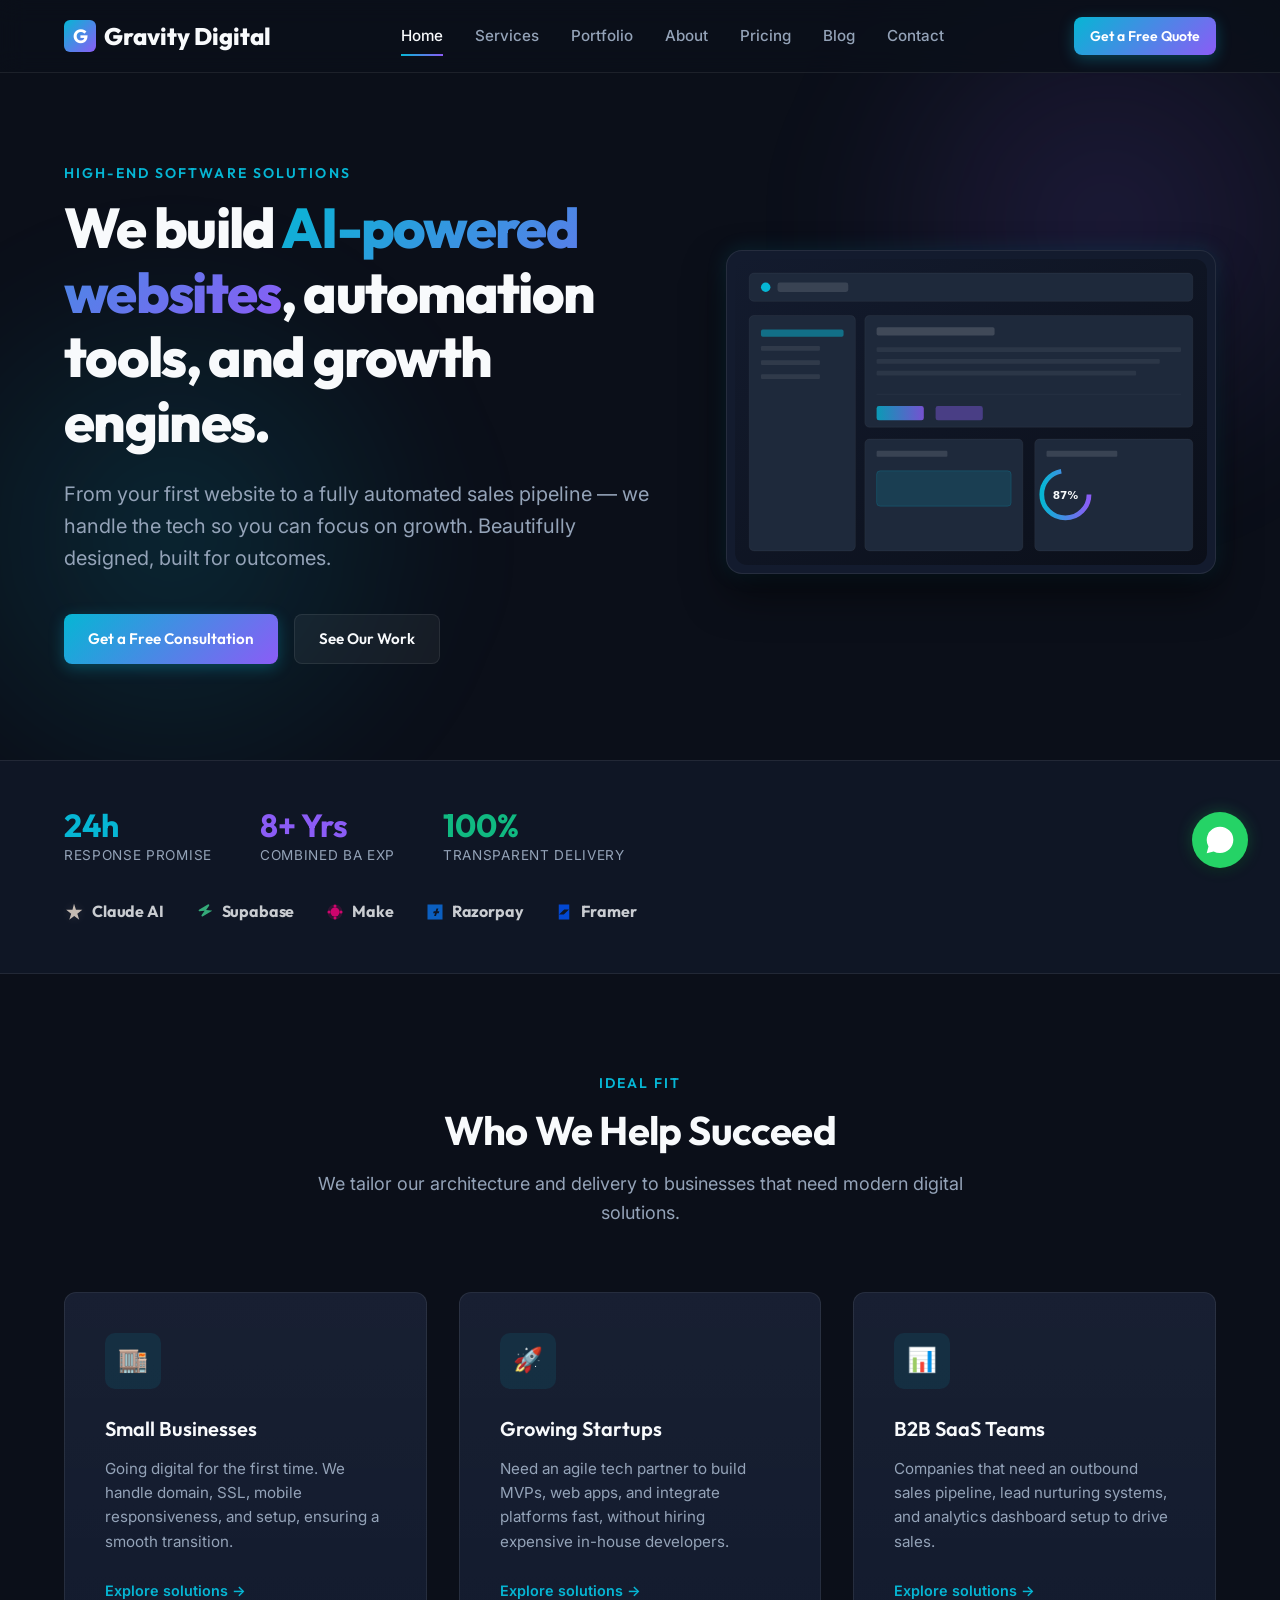
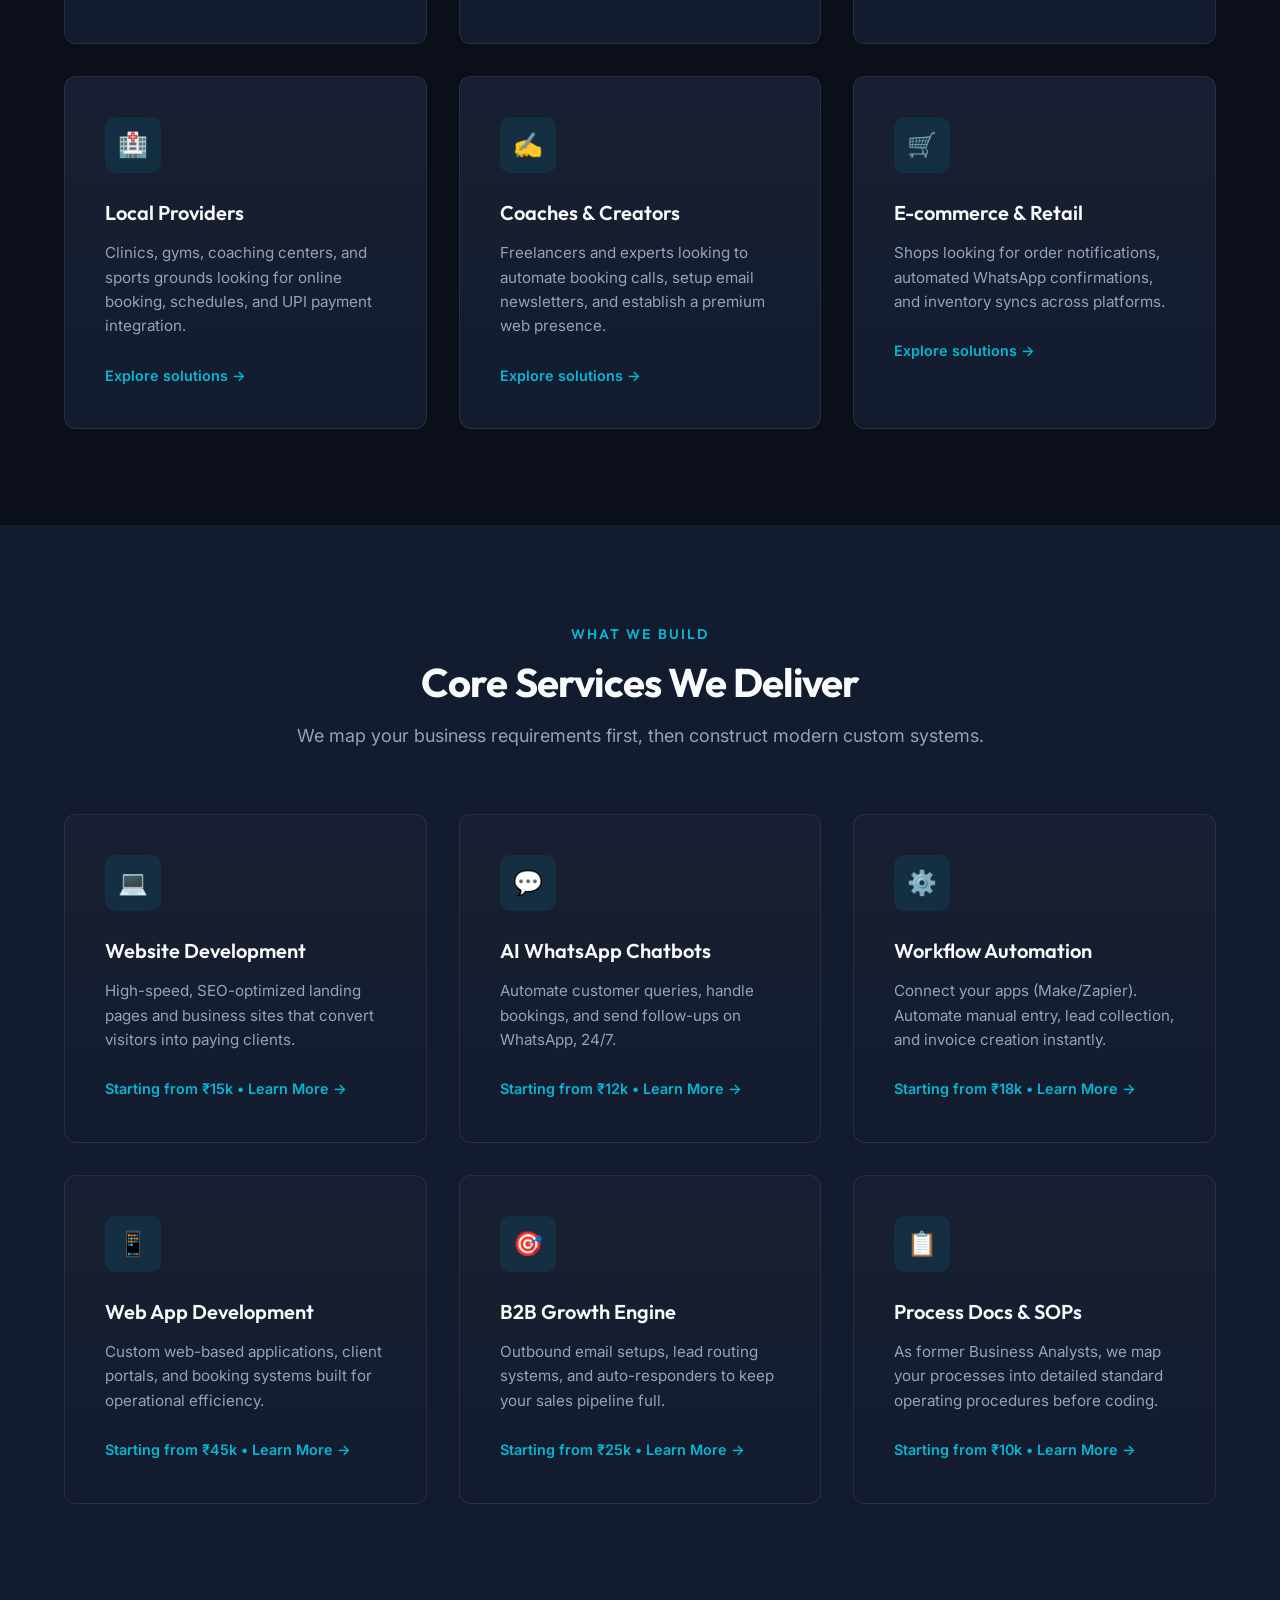
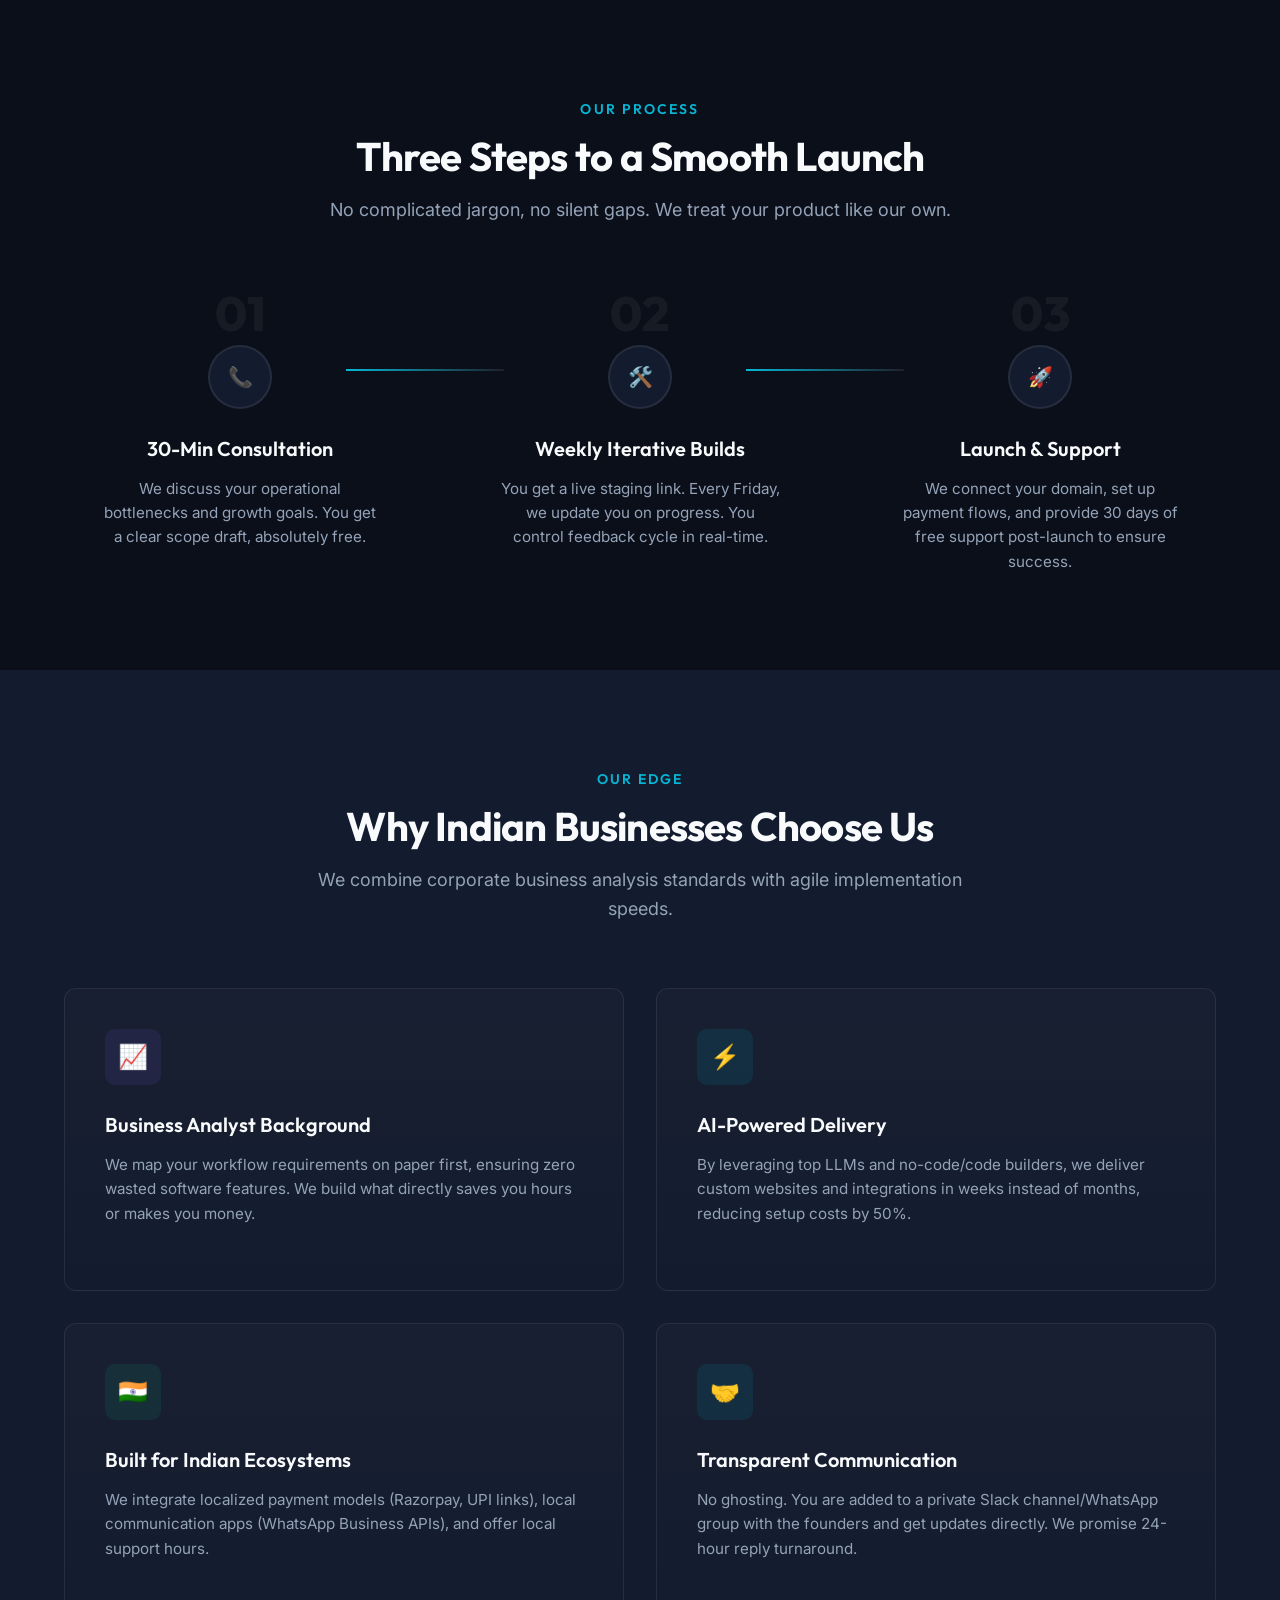
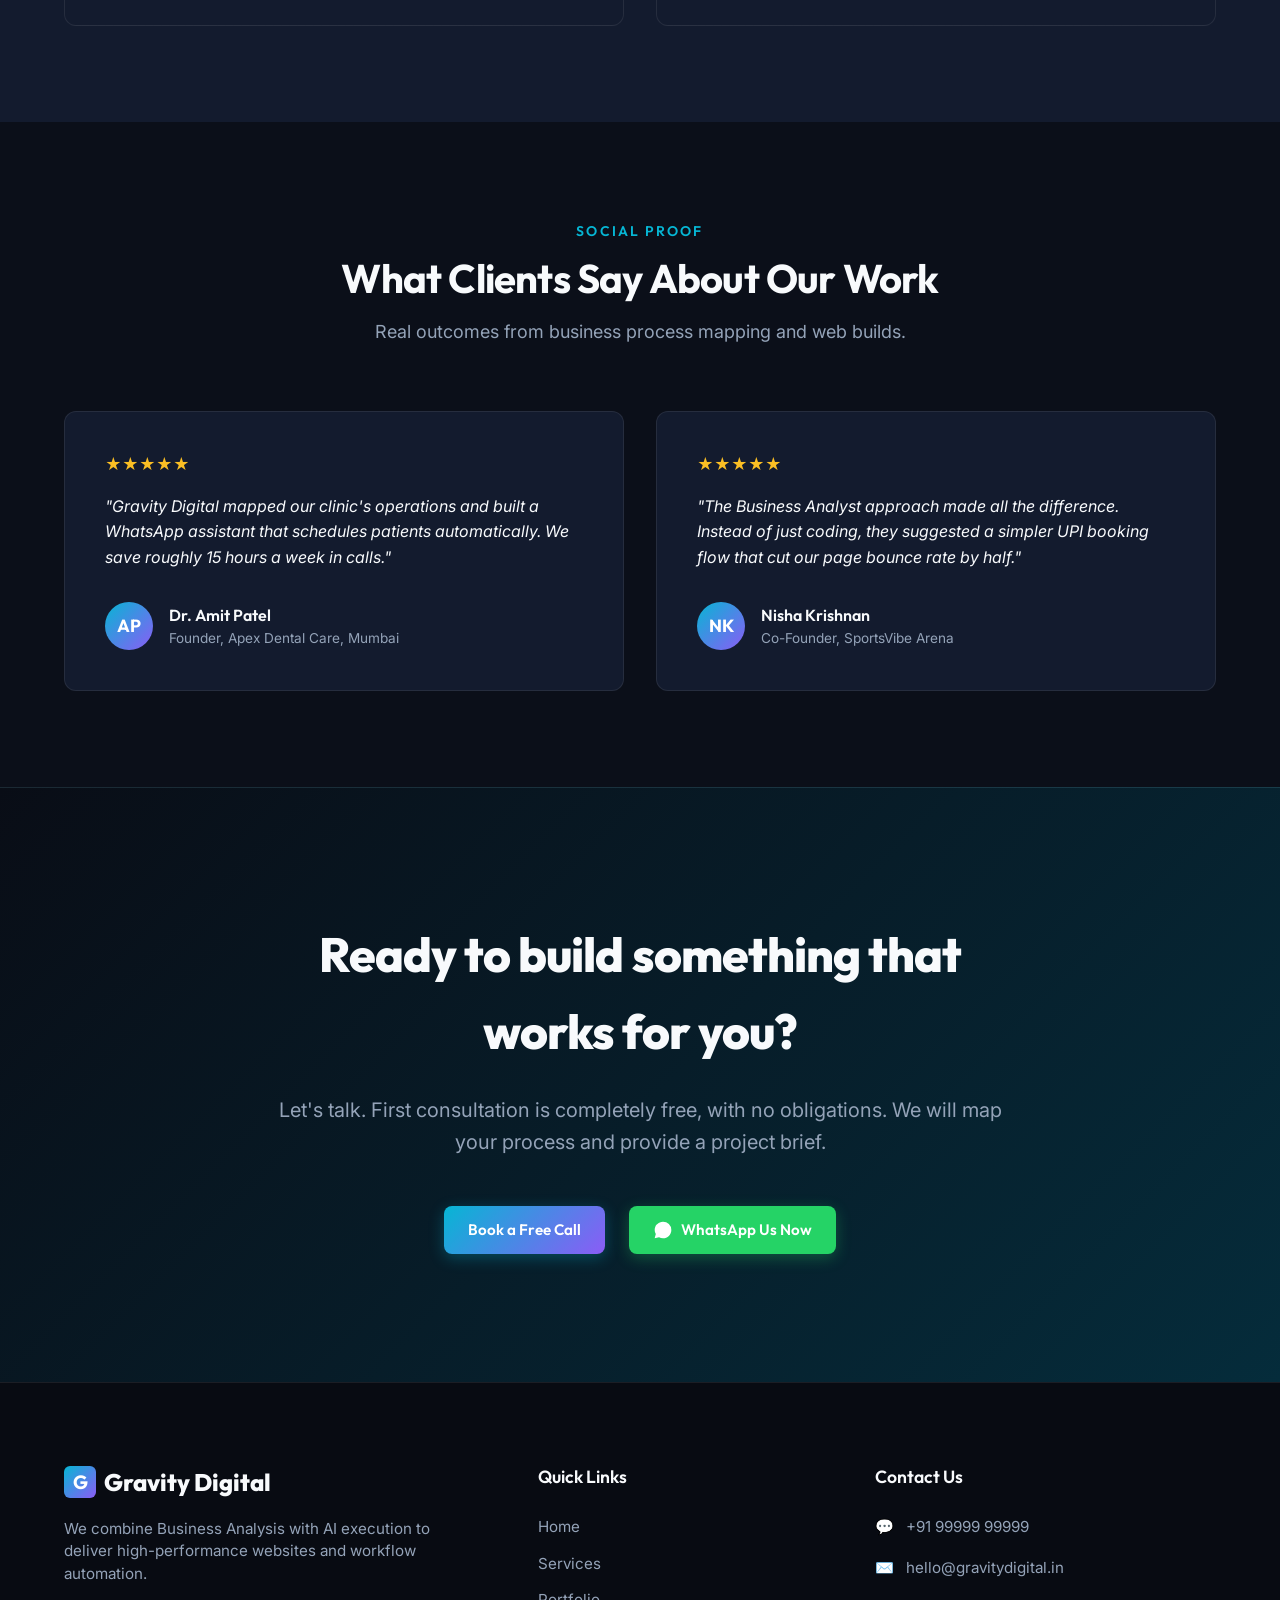
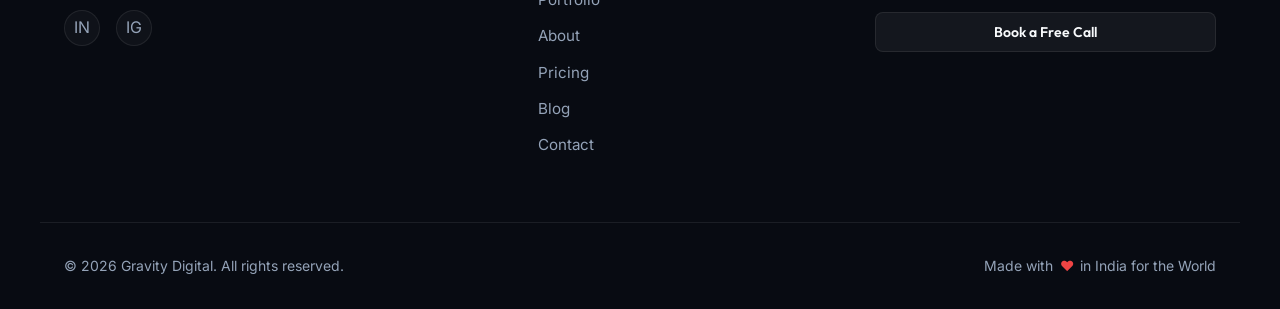
==== index.html @ b2e919e3 "Initial commit: agency website" ====
<!DOCTYPE html>
<html lang="en">
<head>
    <meta charset="UTF-8">
    <meta name="viewport" content="width=device-width, initial-scale=1.0">
    <title>Gravity Digital | Premium Websites, AI Chatbots & Workflow Automation</title>
    <meta name="description" content="We build high-performance AI-powered websites, custom WhatsApp chatbots, and Make/Zapier workflow automations for startups and businesses ready to scale.">
    <meta property="og:type" content="website">
    <meta property="og:site_name" content="Gravity Digital">
    <meta property="og:title" content="Gravity Digital | Premium Websites, AI Chatbots & Workflow Automation">
    <meta property="og:description" content="We build high-performance AI-powered websites, custom WhatsApp chatbots, and Make/Zapier workflow automations for startups and businesses ready to scale.">
    <meta property="og:url" content="https://gravitydigital.in/">
    <meta property="og:image" content="https://gravitydigital.in/images/hero_mockup.svg">
    <meta name="twitter:card" content="summary_large_image">
    <meta name="twitter:title" content="Gravity Digital | Premium Websites, AI Chatbots & Workflow Automation">
    <meta name="twitter:description" content="We build high-performance AI-powered websites, custom WhatsApp chatbots, and Make/Zapier workflow automations for startups and businesses ready to scale.">
    <script type="application/ld+json">
    {"@context":"https://schema.org","@type":"Organization","name":"Gravity Digital","url":"https://gravitydigital.in","email":"hello@gravitydigital.in","description":"We build high-performance AI-powered websites, custom WhatsApp chatbots, and Make/Zapier workflow automations.","areaServed":"IN"}
    </script>
    <link rel="icon" href="favicon.svg" type="image/svg+xml">
    <link rel="preconnect" href="https://fonts.googleapis.com">
    <link rel="preconnect" href="https://fonts.gstatic.com" crossorigin>
    <link href="https://fonts.googleapis.com/css2?family=Inter:wght@300;400;500;600;700&family=Outfit:wght@400;500;600;700;800&display=swap" rel="stylesheet">
    <link rel="stylesheet" href="css/style.css">
    <script src="js/site-config.js" defer></script>
    <script src="js/main.js" defer></script>
</head>
<body>

    <!-- Header Navigation -->
    <header class="header" id="header">
        <div class="container nav-container">
            <a href="index.html" class="logo" id="nav-logo">
                <div class="logo-icon">G</div>
                <span>Gravity Digital</span>
            </a>
            
            <nav class="nav-menu" id="nav-menu">
                <a href="index.html" class="nav-link">Home</a>
                <a href="services.html" class="nav-link">Services</a>
                <a href="portfolio.html" class="nav-link">Portfolio</a>
                <a href="about.html" class="nav-link">About</a>
                <a href="pricing.html" class="nav-link">Pricing</a>
                <a href="blog.html" class="nav-link">Blog</a>
                <a href="contact.html" class="nav-link">Contact</a>
            </nav>
            
            <div class="nav-actions">
                <a href="contact.html" class="btn btn-primary btn-sm" id="nav-cta-btn">Get a Free Quote</a>
            </div>
            
            <button type="button" class="menu-toggle" id="mobile-menu-btn" aria-label="Toggle menu" aria-expanded="false">
                <span></span>
                <span></span>
                <span></span>
            </button>
        </div>
    </header>

    <!-- Hero Section -->
    <section class="hero" id="hero">
        <div class="container hero-grid">
            <div class="hero-content">
                <span class="section-tag">High-End Software Solutions</span>
                <h1 class="hero-title">
                    We build <span class="gradient-text">AI-powered websites</span>, automation tools, and growth engines.
                </h1>
                <p class="hero-subtitle">
                    From your first website to a fully automated sales pipeline — we handle the tech so you can focus on growth. Beautifully designed, built for outcomes.
                </p>
                <div class="hero-buttons">
                    <a href="contact.html" class="btn btn-primary" id="hero-primary-cta">Get a Free Consultation</a>
                    <a href="portfolio.html" class="btn btn-secondary" id="hero-secondary-cta">See Our Work</a>
                </div>
            </div>
            <div class="hero-visual">
                <div class="hero-mockup-wrapper">
                    <img src="images/hero_mockup.svg?v=2" alt="Gravity Digital Agency Dashboard UI" class="hero-mockup-img" loading="eager">
                </div>
            </div>
        </div>
    </section>

    <!-- Trust Bar Section -->
    <div class="trust-bar" id="trust-bar">
        <div class="container trust-container">
            <div class="trust-stats">
                <div class="stat-item">
                    <span class="stat-num cyan">24h</span>
                    <span class="stat-label">Response Promise</span>
                </div>
                <div class="stat-item">
                    <span class="stat-num purple">8+ Yrs</span>
                    <span class="stat-label">Combined BA Exp</span>
                </div>
                <div class="stat-item">
                    <span class="stat-num emerald">100%</span>
                    <span class="stat-label">Transparent Delivery</span>
                </div>
            </div>
            
            <div class="trust-logos" aria-label="Tools We Use">
                <!-- Claude AI Logo -->
                <div class="logo-item" title="Claude AI">
                    <svg viewBox="0 0 24 24" width="20" height="20" fill="#f2e3d5" style="margin-right: 0.5rem; filter: drop-shadow(0 0 4px rgba(242,227,213,0.15));"><path d="M12 2l2.4 7.4H22l-6 4.6 2.3 7.2-6-4.4-6 4.4 2.3-7.2-6-4.6h7.6z"/></svg>
                    <span class="logo-text">Claude AI</span>
                </div>
                <!-- Supabase Logo -->
                <div class="logo-item" title="Supabase">
                    <svg viewBox="0 0 24 24" width="18" height="18" fill="#3ecf8e" style="margin-right: 0.5rem;"><path d="M21.36 11.23a1.18 1.18 0 0 0-1-1.07l-6.88-.77 4-5.83a1.17 1.17 0 0 0-.25-1.57 1.19 1.19 0 0 0-1.5-.06L4 9a1.18 1.18 0 0 0-.15 1.76c.2.22.48.33.77.3l6.88-.77-4 5.83a1.17 1.17 0 0 0 .25 1.57 1.19 1.19 0 0 0 1.5.06l11.75-7.14c.26-.16.42-.45.45-.76-.02-.27-.16-.53-.39-.68z"/></svg>
                    <span class="logo-text">Supabase</span>
                </div>
                <!-- Make Logo -->
                <div class="logo-item" title="Make">
                    <svg viewBox="0 0 24 24" width="18" height="18" fill="#ff007f" style="margin-right: 0.5rem;"><circle cx="12" cy="12" r="10" opacity="0.2"/><circle cx="12" cy="12" r="6"/><circle cx="12" cy="4" r="2"/><circle cx="12" cy="20" r="2"/><circle cx="4" cy="12" r="2"/><circle cx="20" cy="12" r="2"/></svg>
                    <span class="logo-text">Make</span>
                </div>
                <!-- Razorpay Logo -->
                <div class="logo-item" title="Razorpay">
                    <svg viewBox="0 0 24 24" width="18" height="18" fill="#0b72e7" style="margin-right: 0.5rem;"><path d="M22 2H2v20h20V2zM10.8 17.2L12 13.5H9.5l.8-2.5h2.5L14 7.2h2.5l-1.2 3.8h2.5l-.8 2.5h-2.5l-1.2 3.7H10.8z"/></svg>
                    <span class="logo-text">Razorpay</span>
                </div>
                <!-- Framer Logo -->
                <div class="logo-item" title="Framer">
                    <svg viewBox="0 0 24 24" width="18" height="18" fill="#0055ff" style="margin-right: 0.5rem;"><path d="M5 2h14v6.8H12.2L5 15.6V2zm14 20H5v-6.8h6.8L19 8.4V22z"/></svg>
                    <span class="logo-text">Framer</span>
                </div>
            </div>
        </div>
    </div>

    <!-- Who We Help Section -->
    <section id="who-we-help" class="who-we-help">
        <div class="container">
            <div class="section-header">
                <span class="section-tag">Ideal Fit</span>
                <h2 class="section-title">Who We Help Succeed</h2>
                <p class="section-desc">We tailor our architecture and delivery to businesses that need modern digital solutions.</p>
            </div>
            
            <div class="grid-3">
                <div class="card" id="segment-small-business">
                    <div class="card-icon">🏬</div>
                    <h3 class="card-title">Small Businesses</h3>
                    <p class="card-desc">Going digital for the first time. We handle domain, SSL, mobile responsiveness, and setup, ensuring a smooth transition.</p>
                    <a href="services.html" class="card-link">Explore solutions &rarr;</a>
                </div>
                
                <div class="card" id="segment-startups">
                    <div class="card-icon">🚀</div>
                    <h3 class="card-title">Growing Startups</h3>
                    <p class="card-desc">Need an agile tech partner to build MVPs, web apps, and integrate platforms fast, without hiring expensive in-house developers.</p>
                    <a href="services.html" class="card-link">Explore solutions &rarr;</a>
                </div>
                
                <div class="card" id="segment-saas">
                    <div class="card-icon">📊</div>
                    <h3 class="card-title">B2B SaaS Teams</h3>
                    <p class="card-desc">Companies that need an outbound sales pipeline, lead nurturing systems, and analytics dashboard setup to drive sales.</p>
                    <a href="services.html" class="card-link">Explore solutions &rarr;</a>
                </div>

                <div class="card" id="segment-local-service">
                    <div class="card-icon">🏥</div>
                    <h3 class="card-title">Local Providers</h3>
                    <p class="card-desc">Clinics, gyms, coaching centers, and sports grounds looking for online booking, schedules, and UPI payment integration.</p>
                    <a href="services.html" class="card-link">Explore solutions &rarr;</a>
                </div>

                <div class="card" id="segment-creators">
                    <div class="card-icon">✍️</div>
                    <h3 class="card-title">Coaches & Creators</h3>
                    <p class="card-desc">Freelancers and experts looking to automate booking calls, setup email newsletters, and establish a premium web presence.</p>
                    <a href="services.html" class="card-link">Explore solutions &rarr;</a>
                </div>

                <div class="card" id="segment-retail">
                    <div class="card-icon">🛒</div>
                    <h3 class="card-title">E-commerce & Retail</h3>
                    <p class="card-desc">Shops looking for order notifications, automated WhatsApp confirmations, and inventory syncs across platforms.</p>
                    <a href="services.html" class="card-link">Explore solutions &rarr;</a>
                </div>
            </div>
        </div>
    </section>

    <!-- Services Overview Section -->
    <section id="services" class="services" style="background-color: var(--bg-secondary);">
        <div class="container">
            <div class="section-header">
                <span class="section-tag">What We Build</span>
                <h2 class="section-title">Core Services We Deliver</h2>
                <p class="section-desc">We map your business requirements first, then construct modern custom systems.</p>
            </div>
            
            <div class="grid-3">
                <div class="card" id="service-overview-web">
                    <div class="card-icon">💻</div>
                    <h3 class="card-title">Website Development</h3>
                    <p class="card-desc">High-speed, SEO-optimized landing pages and business sites that convert visitors into paying clients.</p>
                    <a href="service-web-dev.html" class="card-link">Starting from ₹15k &bull; Learn More &rarr;</a>
                </div>
                
                <div class="card" id="service-overview-chatbot">
                    <div class="card-icon">💬</div>
                    <h3 class="card-title">AI WhatsApp Chatbots</h3>
                    <p class="card-desc">Automate customer queries, handle bookings, and send follow-ups on WhatsApp, 24/7.</p>
                    <a href="service-chatbot.html" class="card-link">Starting from ₹12k &bull; Learn More &rarr;</a>
                </div>
                
                <div class="card" id="service-overview-automation">
                    <div class="card-icon">⚙️</div>
                    <h3 class="card-title">Workflow Automation</h3>
                    <p class="card-desc">Connect your apps (Make/Zapier). Automate manual entry, lead collection, and invoice creation instantly.</p>
                    <a href="service-automation.html" class="card-link">Starting from ₹18k &bull; Learn More &rarr;</a>
                </div>

                <div class="card" id="service-overview-app">
                    <div class="card-icon">📱</div>
                    <h3 class="card-title">Web App Development</h3>
                    <p class="card-desc">Custom web-based applications, client portals, and booking systems built for operational efficiency.</p>
                    <a href="service-web-dev.html" class="card-link">Starting from ₹45k &bull; Learn More &rarr;</a>
                </div>

                <div class="card" id="service-overview-sales">
                    <div class="card-icon">🎯</div>
                    <h3 class="card-title">B2B Growth Engine</h3>
                    <p class="card-desc">Outbound email setups, lead routing systems, and auto-responders to keep your sales pipeline full.</p>
                    <a href="service-automation.html" class="card-link">Starting from ₹25k &bull; Learn More &rarr;</a>
                </div>

                <div class="card" id="service-overview-docs">
                    <div class="card-icon">📋</div>
                    <h3 class="card-title">Process Docs & SOPs</h3>
                    <p class="card-desc">As former Business Analysts, we map your processes into detailed standard operating procedures before coding.</p>
                    <a href="services.html" class="card-link">Starting from ₹10k &bull; Learn More &rarr;</a>
                </div>
            </div>
        </div>
    </section>

    <!-- How It Works Section -->
    <section id="how-it-works" class="how-it-works">
        <div class="container">
            <div class="section-header">
                <span class="section-tag">Our Process</span>
                <h2 class="section-title">Three Steps to a Smooth Launch</h2>
                <p class="section-desc">No complicated jargon, no silent gaps. We treat your product like our own.</p>
            </div>
            
            <div class="timeline-grid">
                <div class="timeline-step">
                    <div class="timeline-num">01</div>
                    <div class="timeline-icon">📞</div>
                    <h3 class="timeline-title">30-Min Consultation</h3>
                    <p class="timeline-desc">We discuss your operational bottlenecks and growth goals. You get a clear scope draft, absolutely free.</p>
                    <span class="timeline-arrow"></span>
                </div>
                
                <div class="timeline-step">
                    <div class="timeline-num">02</div>
                    <div class="timeline-icon">🛠️</div>
                    <h3 class="timeline-title">Weekly Iterative Builds</h3>
                    <p class="timeline-desc">You get a live staging link. Every Friday, we update you on progress. You control feedback cycle in real-time.</p>
                    <span class="timeline-arrow"></span>
                </div>
                
                <div class="timeline-step">
                    <div class="timeline-num">03</div>
                    <div class="timeline-icon">🚀</div>
                    <h3 class="timeline-title">Launch & Support</h3>
                    <p class="timeline-desc">We connect your domain, set up payment flows, and provide 30 days of free support post-launch to ensure success.</p>
                </div>
            </div>
        </div>
    </section>

    <!-- Why Us Section -->
    <section id="why-us" class="why-us" style="background-color: var(--bg-secondary);">
        <div class="container">
            <div class="section-header">
                <span class="section-tag">Our Edge</span>
                <h2 class="section-title">Why Indian Businesses Choose Us</h2>
                <p class="section-desc">We combine corporate business analysis standards with agile implementation speeds.</p>
            </div>
            
            <div class="grid-2">
                <div class="card" id="why-ba-bg">
                    <div class="card-icon" style="background-color: rgba(139, 92, 246, 0.1); color: var(--accent-purple);">📈</div>
                    <h3 class="card-title">Business Analyst Background</h3>
                    <p class="card-desc">We map your workflow requirements on paper first, ensuring zero wasted software features. We build what directly saves you hours or makes you money.</p>
                </div>
                
                <div class="card" id="why-ai-powered">
                    <div class="card-icon">⚡</div>
                    <h3 class="card-title">AI-Powered Delivery</h3>
                    <p class="card-desc">By leveraging top LLMs and no-code/code builders, we deliver custom websites and integrations in weeks instead of months, reducing setup costs by 50%.</p>
                </div>

                <div class="card" id="why-local-focus">
                    <div class="card-icon" style="background-color: rgba(16, 183, 129, 0.1); color: var(--accent-emerald);">🇮🇳</div>
                    <h3 class="card-title">Built for Indian Ecosystems</h3>
                    <p class="card-desc">We integrate localized payment models (Razorpay, UPI links), local communication apps (WhatsApp Business APIs), and offer local support hours.</p>
                </div>

                <div class="card" id="why-transparency">
                    <div class="card-icon">🤝</div>
                    <h3 class="card-title">Transparent Communication</h3>
                    <p class="card-desc">No ghosting. You are added to a private Slack channel/WhatsApp group with the founders and get updates directly. We promise 24-hour reply turnaround.</p>
                </div>
            </div>
        </div>
    </section>

    <!-- Testimonials Section -->
    <section id="testimonials" class="testimonials">
        <div class="container">
            <div class="section-header">
                <span class="section-tag">Social Proof</span>
                <h2 class="section-title">What Clients Say About Our Work</h2>
                <p class="section-desc">Real outcomes from business process mapping and web builds.</p>
            </div>
            
            <div class="testimonials-grid">
                <div class="testimonial-card" id="testimonial-1">
                    <div>
                        <div class="testimonial-stars">★★★★★</div>
                        <p class="testimonial-text">
                            "Gravity Digital mapped our clinic's operations and built a WhatsApp assistant that schedules patients automatically. We save roughly 15 hours a week in calls."
                        </p>
                    </div>
                    <div class="testimonial-user">
                        <div class="user-avatar">AP</div>
                        <div class="user-info">
                            <h4>Dr. Amit Patel</h4>
                            <p>Founder, Apex Dental Care, Mumbai</p>
                        </div>
                    </div>
                </div>
                
                <div class="testimonial-card" id="testimonial-2">
                    <div>
                        <div class="testimonial-stars">★★★★★</div>
                        <p class="testimonial-text">
                            "The Business Analyst approach made all the difference. Instead of just coding, they suggested a simpler UPI booking flow that cut our page bounce rate by half."
                        </p>
                    </div>
                    <div class="testimonial-user">
                        <div class="user-avatar">NK</div>
                        <div class="user-info">
                            <h4>Nisha Krishnan</h4>
                            <p>Co-Founder, SportsVibe Arena</p>
                        </div>
                    </div>
                </div>
            </div>
        </div>
    </section>

    <!-- Final CTA Section -->
    <section class="final-cta" id="final-cta">
        <div class="container cta-box">
            <h2 class="cta-title">Ready to build something that works for you?</h2>
            <p class="cta-desc">Let's talk. First consultation is completely free, with no obligations. We will map your process and provide a project brief.</p>
            <div class="cta-buttons">
                <a href="contact.html" class="btn btn-primary" id="final-primary-cta">Book a Free Call</a>
                <a href="#" data-site-link="whatsapp-cta" class="btn btn-whatsapp" id="final-whatsapp-cta">
                    <svg viewBox="0 0 24 24" width="20" height="20" style="margin-right: 8px; fill: white; display: inline-block; vertical-align: middle;">
                        <path d="M12.012 2c-5.506 0-9.989 4.478-9.99 9.984a9.96 9.96 0 0 0 1.335 4.963L2 22l5.233-1.371a9.945 9.945 0 0 0 4.779 1.21h.005c5.505 0 9.989-4.478 9.99-9.984A9.97 9.97 0 0 0 12.012 2zm4.7 13.914c-.258.724-1.258 1.312-1.77 1.365-.47.05-1.077.078-1.748-.135-.41-.13-1.722-.656-3.268-2.03-1.282-1.139-2.148-2.546-2.4-2.98-.25-.436-.027-.673.19-.89.197-.196.438-.51.657-.766.22-.255.292-.437.438-.729.146-.29.073-.545-.036-.763-.11-.218-.985-2.37-1.348-3.245-.35-.85-.71-.735-1.018-.75-.262-.014-.56-.014-.86-.014-.3 0-.785.112-1.194.56-.41.448-1.562 1.527-1.562 3.722 0 2.196 1.6 4.316 1.82 4.62.22.304 3.148 4.805 7.627 6.74.1.043.2.083.3.12 1.07.34 2.045.293 2.818.177.86-.13 1.77-.724 2.02-1.388.25-.664.25-1.233.175-1.389-.075-.156-.275-.25-.575-.4z"/>
                    </svg>WhatsApp Us Now
                </a>
            </div>
        </div>
    </section>

    <!-- Floating WhatsApp Widget -->
    <div class="whatsapp-widget" id="floating-whatsapp-widget">
        <span class="whatsapp-tooltip">Chat with a developer</span>
        <a href="#" data-site-link="whatsapp-quote" class="whatsapp-bubble" aria-label="Chat on WhatsApp">
            <svg viewBox="0 0 24 24">
                <path d="M12.012 2c-5.506 0-9.989 4.478-9.99 9.984a9.96 9.96 0 0 0 1.335 4.963L2 22l5.233-1.371a9.945 9.945 0 0 0 4.779 1.21h.005c5.505 0 9.989-4.478 9.99-9.984A9.97 9.97 0 0 0 12.012 2zm4.7 13.914c-.258.724-1.258 1.312-1.77 1.365-.47.05-1.077.078-1.748-.135-.41-.13-1.722-.656-3.268-2.03-1.282-1.139-2.148-2.546-2.4-2.98-.25-.436-.027-.673.19-.89.197-.196.438-.51.657-.766.22-.255.292-.437.438-.729.146-.29.073-.545-.036-.763-.11-.218-.985-2.37-1.348-3.245-.35-.85-.71-.735-1.018-.75-.262-.014-.56-.014-.86-.014-.3 0-.785.112-1.194.56-.41.448-1.562 1.527-1.562 3.722 0 2.196 1.6 4.316 1.82 4.62.22.304 3.148 4.805 7.627 6.74.1.043.2.083.3.12 1.07.34 2.045.293 2.818.177.86-.13 1.77-.724 2.02-1.388.25-.664.25-1.233.175-1.389-.075-.156-.275-.25-.575-.4z"/>
            </svg>
        </a>
    </div>

    <!-- Footer -->
    <footer class="footer" id="footer">
        <div class="container footer-top">
            <div class="footer-brand">
                <a href="index.html" class="logo">
                    <div class="logo-icon">G</div>
                    <span>Gravity Digital</span>
                </a>
                <p class="footer-tagline">
                    We combine Business Analysis with AI execution to deliver high-performance websites and workflow automation.
                </p>
                <div class="footer-socials">
                    <a href="#" data-site-link="linkedin" class="footer-social-icon" aria-label="LinkedIn">IN</a>
                    <a href="#" data-site-link="instagram" class="footer-social-icon" aria-label="Instagram">IG</a>
                </div>
            </div>
            
            <div class="footer-links-col">
                <h4>Quick Links</h4>
                <div class="footer-links-list">
                    <a href="index.html" class="footer-link">Home</a>
                    <a href="services.html" class="footer-link">Services</a>
                    <a href="portfolio.html" class="footer-link">Portfolio</a>
                    <a href="about.html" class="footer-link">About</a>
                    <a href="pricing.html" class="footer-link">Pricing</a>
                    <a href="blog.html" class="footer-link">Blog</a>
                    <a href="contact.html" class="footer-link">Contact</a>
                </div>
            </div>
            
            <div class="footer-links-col">
                <h4>Contact Us</h4>
                <div class="footer-contact-info">
                    <div class="footer-contact-item">
                        <span>💬</span>
                        <a href="#" data-site-link="phone" data-site-text>+91 99999 99999</a>
                    </div>
                    <div class="footer-contact-item">
                        <span>✉️</span>
                        <a href="#" data-site-link="email" data-site-text>hello@gravitydigital.in</a>
                    </div>
                    <div class="footer-contact-item" style="margin-top: 1rem;">
                        <a href="contact.html" class="btn btn-secondary btn-sm btn-block">Book a Free Call</a>
                    </div>
                </div>
            </div>
        </div>
        
        <div class="container footer-bottom">
            <p>&copy; 2026 Gravity Digital. All rights reserved.</p>
            <div class="footer-love">
                Made with <span class="heart-icon">&hearts;</span> in India for the World
            </div>
        </div>
    </footer>

</body>
</html>
---- css/style.css ----
/* CSS Variables for Premium Dark Theme */
:root {
    --bg-primary: #0b0f19;
    --bg-secondary: #131b2e;
    --bg-tertiary: #1e293b;
    --card-bg: rgba(30, 41, 59, 0.7);
    --border-color: rgba(255, 255, 255, 0.08);
    --border-hover: rgba(255, 255, 255, 0.15);
    
    --text-primary: #f8fafc;
    --text-secondary: #94a3b8;
    --text-muted: #64748b;
    
    --accent-cyan: #06b6d4;
    --accent-purple: #8b5cf6;
    --accent-emerald: #10b981;
    --accent-whatsapp: #25d366;
    
    --font-heading: 'Outfit', sans-serif;
    --font-body: 'Inter', sans-serif;
    
    --transition-fast: 0.2s ease;
    --transition-normal: 0.3s ease;
    --transition-slow: 0.5s ease;
    
    --shadow-sm: 0 1px 2px 0 rgba(0, 0, 0, 0.05);
    --shadow-md: 0 4px 6px -1px rgba(0, 0, 0, 0.1), 0 2px 4px -1px rgba(0, 0, 0, 0.06);
    --shadow-lg: 0 10px 15px -3px rgba(0, 0, 0, 0.1), 0 4px 6px -2px rgba(0, 0, 0, 0.05);
    --shadow-glow: 0 0 20px rgba(6, 182, 212, 0.15);
    --shadow-glow-purple: 0 0 20px rgba(139, 92, 246, 0.15);
}

/* Base Styles & Resets */
*, *::before, *::after {
    box-sizing: border-box;
    margin: 0;
    padding: 0;
}

html {
    scroll-behavior: smooth;
    font-size: 16px;
}

body {
    background-color: var(--bg-primary);
    color: var(--text-primary);
    font-family: var(--font-body);
    line-height: 1.6;
    overflow-x: hidden;
}

a {
    color: inherit;
    text-decoration: none;
    transition: var(--transition-fast);
}

img {
    max-width: 100%;
    height: auto;
    display: block;
}

ul, ol {
    list-style: none;
}

input, select, textarea, button {
    font-family: inherit;
    color: inherit;
    background: none;
    border: none;
    outline: none;
}

/* Container */
.container {
    width: 100%;
    max-width: 1200px;
    margin: 0 auto;
    padding: 0 1.5rem;
}

/* Section Common Styles */
section {
    padding: 6rem 0;
}

.section-header {
    text-align: center;
    max-width: 700px;
    margin: 0 auto 4rem auto;
}

.section-tag {
    font-family: var(--font-heading);
    font-size: 0.875rem;
    font-weight: 600;
    text-transform: uppercase;
    letter-spacing: 0.15em;
    color: var(--accent-cyan);
    margin-bottom: 0.75rem;
    display: inline-block;
}

.section-title {
    font-family: var(--font-heading);
    font-size: 2.5rem;
    font-weight: 700;
    line-height: 1.2;
    margin-bottom: 1rem;
    letter-spacing: -0.02em;
}

.gradient-text {
    background: linear-gradient(135deg, var(--accent-cyan) 0%, var(--accent-purple) 100%);
    -webkit-background-clip: text;
    background-clip: text;
    -webkit-text-fill-color: transparent;
}

.section-desc {
    font-size: 1.125rem;
    color: var(--text-secondary);
}

/* Navigation Header */
.header {
    position: fixed;
    top: 0;
    left: 0;
    width: 100%;
    z-index: 1000;
    background-color: rgba(11, 15, 25, 0.8);
    backdrop-filter: blur(12px);
    -webkit-backdrop-filter: blur(12px);
    border-bottom: 1px solid var(--border-color);
    transition: var(--transition-normal);
}

.header.scrolled {
    padding: 0.5rem 0;
    background-color: rgba(11, 15, 25, 0.95);
    box-shadow: var(--shadow-lg);
}

.nav-container {
    display: flex;
    justify-content: space-between;
    align-items: center;
    height: 4.5rem;
}

.logo {
    display: flex;
    align-items: center;
    gap: 0.5rem;
    font-family: var(--font-heading);
    font-weight: 800;
    font-size: 1.5rem;
    color: var(--text-primary);
}

.logo-icon {
    width: 2rem;
    height: 2rem;
    background: linear-gradient(135deg, var(--accent-cyan), var(--accent-purple));
    border-radius: 6px;
    display: flex;
    align-items: center;
    justify-content: center;
    color: white;
    font-weight: bold;
    font-size: 1.2rem;
}

.nav-menu {
    display: flex;
    align-items: center;
    gap: 2rem;
}

.nav-link {
    font-size: 0.95rem;
    font-weight: 500;
    color: var(--text-secondary);
    position: relative;
    padding: 0.5rem 0;
}

.nav-link:hover, .nav-link.active {
    color: var(--text-primary);
}

.nav-link::after {
    content: '';
    position: absolute;
    bottom: 0;
    left: 0;
    width: 0;
    height: 2px;
    background: linear-gradient(90deg, var(--accent-cyan), var(--accent-purple));
    transition: var(--transition-fast);
}

.nav-link:hover::after, .nav-link.active::after {
    width: 100%;
}

.nav-actions {
    display: flex;
    align-items: center;
    gap: 1rem;
}

/* Buttons */
.btn {
    display: inline-flex;
    align-items: center;
    justify-content: center;
    padding: 0.75rem 1.5rem;
    font-family: var(--font-heading);
    font-weight: 600;
    font-size: 0.95rem;
    border-radius: 8px;
    cursor: pointer;
    transition: all var(--transition-normal);
}

.btn-primary {
    background: linear-gradient(135deg, var(--accent-cyan) 0%, var(--accent-purple) 100%);
    color: white;
    box-shadow: 0 4px 15px rgba(6, 182, 212, 0.3);
}

.btn-primary:hover {
    transform: translateY(-2px);
    box-shadow: 0 6px 20px rgba(6, 182, 212, 0.4);
}

.btn-secondary {
    background-color: rgba(255, 255, 255, 0.05);
    color: var(--text-primary);
    border: 1px solid var(--border-color);
}

.btn-secondary:hover {
    background-color: rgba(255, 255, 255, 0.1);
    border-color: var(--border-hover);
    transform: translateY(-2px);
}

.btn-whatsapp {
    background-color: var(--accent-whatsapp);
    color: white;
    box-shadow: 0 4px 15px rgba(37, 211, 102, 0.3);
}

.btn-whatsapp:hover {
    transform: translateY(-2px);
    box-shadow: 0 6px 20px rgba(37, 211, 102, 0.4);
}

.btn-sm {
    padding: 0.5rem 1rem;
    font-size: 0.875rem;
}

.btn-block {
    width: 100%;
}

/* Mobile Menu Toggle */
.menu-toggle {
    display: none;
    flex-direction: column;
    gap: 6px;
    cursor: pointer;
    z-index: 1001;
    background: none;
    border: none;
    padding: 0.25rem;
}

.menu-toggle span {
    display: block;
    width: 25px;
    height: 2px;
    background-color: var(--text-primary);
    transition: var(--transition-fast);
}

/* Floating WhatsApp Widget */
.whatsapp-widget {
    position: fixed;
    bottom: 2rem;
    right: 2rem;
    z-index: 999;
    display: flex;
    align-items: center;
    gap: 0.75rem;
}

.whatsapp-bubble {
    width: 3.5rem;
    height: 3.5rem;
    background-color: var(--accent-whatsapp);
    border-radius: 50%;
    display: flex;
    align-items: center;
    justify-content: center;
    box-shadow: 0 4px 10px rgba(0, 0, 0, 0.3), 0 0 15px rgba(37, 211, 102, 0.3);
    cursor: pointer;
    transition: var(--transition-normal);
    animation: pulse-whatsapp 2s infinite;
}

.whatsapp-bubble:hover {
    transform: scale(1.1) rotate(5deg);
}

.whatsapp-bubble svg {
    width: 2rem;
    height: 2rem;
    fill: white;
}

.whatsapp-tooltip {
    background-color: var(--bg-secondary);
    color: var(--text-primary);
    padding: 0.5rem 1rem;
    border-radius: 20px;
    font-size: 0.875rem;
    font-weight: 500;
    box-shadow: var(--shadow-lg);
    border: 1px solid var(--border-color);
    white-space: nowrap;
    opacity: 0;
    transform: translateX(10px);
    transition: var(--transition-normal);
    pointer-events: none;
}

.whatsapp-widget:hover .whatsapp-tooltip {
    opacity: 1;
    transform: translateX(0);
}

/* Card Component & Grid System */
.grid-3 {
    display: grid;
    grid-template-columns: repeat(3, 1fr);
    gap: 2rem;
}

.grid-2 {
    display: grid;
    grid-template-columns: repeat(2, 1fr);
    gap: 2rem;
}

.card {
    background-color: var(--bg-secondary);
    background-image: linear-gradient(180deg, rgba(255, 255, 255, 0.02) 0%, rgba(255, 255, 255, 0) 100%);
    border: 1px solid var(--border-color);
    border-radius: 12px;
    padding: 2.5rem;
    transition: all var(--transition-normal);
    position: relative;
    overflow: hidden;
}

.card::before {
    content: '';
    position: absolute;
    top: 0;
    left: 0;
    width: 100%;
    height: 100%;
    background: radial-gradient(800px circle at var(--x, 0px) var(--y, 0px), rgba(255,255,255,0.06), transparent 40%);
    pointer-events: none;
    opacity: 0;
    transition: opacity var(--transition-normal);
}

.card:hover::before {
    opacity: 1;
}

.card:hover {
    transform: translateY(-5px);
    border-color: var(--accent-cyan);
    box-shadow: var(--shadow-glow);
}

.card-icon {
    width: 3.5rem;
    height: 3.5rem;
    background-color: rgba(6, 182, 212, 0.1);
    border-radius: 10px;
    display: flex;
    align-items: center;
    justify-content: center;
    color: var(--accent-cyan);
    margin-bottom: 1.5rem;
    font-size: 1.5rem;
}

.card-title {
    font-family: var(--font-heading);
    font-size: 1.25rem;
    font-weight: 600;
    margin-bottom: 0.75rem;
}

.card-desc {
    color: var(--text-secondary);
    font-size: 0.95rem;
    margin-bottom: 1.5rem;
}

.card-link {
    display: inline-flex;
    align-items: center;
    gap: 0.5rem;
    font-size: 0.9rem;
    font-weight: 600;
    color: var(--accent-cyan);
}

.card-link:hover {
    gap: 0.75rem;
}

/* Hero Section */
.hero {
    padding-top: 10rem;
    padding-bottom: 6rem;
    position: relative;
    overflow: hidden;
}

.hero::after {
    content: '';
    position: absolute;
    top: -10%;
    right: -10%;
    width: 600px;
    height: 600px;
    background: radial-gradient(circle, rgba(139, 92, 246, 0.15) 0%, rgba(139, 92, 246, 0) 70%);
    filter: blur(50px);
    z-index: -1;
    pointer-events: none;
}

.hero::before {
    content: '';
    position: absolute;
    bottom: -10%;
    left: -10%;
    width: 600px;
    height: 600px;
    background: radial-gradient(circle, rgba(6, 182, 212, 0.15) 0%, rgba(6, 182, 212, 0) 70%);
    filter: blur(50px);
    z-index: -1;
    pointer-events: none;
}

.hero-grid {
    display: grid;
    grid-template-columns: 1.1fr 0.9fr;
    gap: 4rem;
    align-items: center;
}

.hero-content {
    max-width: 650px;
}

.hero-title {
    font-family: var(--font-heading);
    font-size: 3.5rem;
    font-weight: 800;
    line-height: 1.15;
    letter-spacing: -0.03em;
    margin-bottom: 1.5rem;
}

.hero-subtitle {
    font-size: 1.25rem;
    color: var(--text-secondary);
    margin-bottom: 2.5rem;
    line-height: 1.6;
}

.hero-buttons {
    display: flex;
    gap: 1rem;
    flex-wrap: wrap;
}

.hero-visual {
    position: relative;
}

.hero-mockup-wrapper {
    background-color: var(--bg-secondary);
    border: 1px solid var(--border-color);
    border-radius: 16px;
    padding: 0.5rem;
    box-shadow: 0 20px 40px rgba(0,0,0,0.5), var(--shadow-glow);
    overflow: hidden;
}

.hero-mockup-img {
    border-radius: 12px;
    width: 100%;
}

/* Trust Bar */
.trust-bar {
    padding: 3rem 0;
    background-color: rgba(19, 27, 46, 0.6);
    border-top: 1px solid var(--border-color);
    border-bottom: 1px solid var(--border-color);
}

.trust-container {
    display: flex;
    justify-content: space-between;
    align-items: center;
    flex-wrap: wrap;
    gap: 2rem;
}

.trust-stats {
    display: flex;
    gap: 3rem;
}

.stat-item {
    display: flex;
    flex-direction: column;
}

.stat-num {
    font-family: var(--font-heading);
    font-size: 2rem;
    font-weight: 700;
    color: var(--text-primary);
    line-height: 1;
    margin-bottom: 0.25rem;
}

.stat-num.cyan { color: var(--accent-cyan); }
.stat-num.purple { color: var(--accent-purple); }
.stat-num.emerald { color: var(--accent-emerald); }

.stat-label {
    font-size: 0.85rem;
    color: var(--text-secondary);
    text-transform: uppercase;
    letter-spacing: 0.05em;
}

.trust-logos {
    display: flex;
    align-items: center;
    justify-content: center;
    flex-wrap: wrap;
    gap: 2rem;
    opacity: 0.8;
    transition: var(--transition-normal);
}

.trust-logos:hover {
    opacity: 1;
}

.logo-item {
    display: flex;
    align-items: center;
    color: var(--text-primary);
    cursor: default;
    transition: var(--transition-fast);
}

.logo-item:hover {
    transform: translateY(-2px);
}

.logo-item svg {
    height: 1.25rem;
    flex-shrink: 0;
}

.logo-text {
    font-family: var(--font-heading);
    font-weight: 700;
    font-size: 1rem;
    letter-spacing: -0.01em;
    color: var(--text-primary);
}

/* How It Works (Timeline) */
.timeline-grid {
    display: grid;
    grid-template-columns: repeat(3, 1fr);
    gap: 3rem;
    position: relative;
}

.timeline-step {
    position: relative;
    text-align: center;
    display: flex;
    flex-direction: column;
    align-items: center;
}

.timeline-num {
    font-family: var(--font-heading);
    font-size: 3rem;
    font-weight: 800;
    color: rgba(255, 255, 255, 0.05);
    line-height: 1;
    margin-bottom: 0.5rem;
    transition: var(--transition-normal);
}

.timeline-step:hover .timeline-num {
    color: rgba(6, 182, 212, 0.2);
    transform: scale(1.1);
}

.timeline-icon {
    width: 4rem;
    height: 4rem;
    background-color: var(--bg-secondary);
    border: 2px solid var(--border-color);
    border-radius: 50%;
    display: flex;
    align-items: center;
    justify-content: center;
    font-size: 1.25rem;
    color: var(--accent-cyan);
    margin-bottom: 1.5rem;
    z-index: 2;
    transition: var(--transition-normal);
}

.timeline-step:hover .timeline-icon {
    border-color: var(--accent-cyan);
    box-shadow: var(--shadow-glow);
}

.timeline-title {
    font-family: var(--font-heading);
    font-size: 1.25rem;
    font-weight: 600;
    margin-bottom: 0.75rem;
}

.timeline-desc {
    color: var(--text-secondary);
    font-size: 0.95rem;
    max-width: 280px;
}

.timeline-arrow {
    position: absolute;
    top: 5rem;
    right: -25%;
    width: 45%;
    height: 2px;
    background: linear-gradient(90deg, var(--accent-cyan), var(--border-color));
    z-index: 1;
    display: block;
}

/* Testimonials Grid */
.testimonials-grid {
    display: grid;
    grid-template-columns: repeat(2, 1fr);
    gap: 2rem;
}

.testimonial-card {
    background-color: var(--bg-secondary);
    border: 1px solid var(--border-color);
    border-radius: 12px;
    padding: 2.5rem;
    display: flex;
    flex-direction: column;
    justify-content: space-between;
}

.testimonial-stars {
    color: #fbbf24;
    margin-bottom: 1rem;
    display: flex;
    gap: 0.25rem;
}

.testimonial-text {
    font-size: 1rem;
    line-height: 1.6;
    color: var(--text-primary);
    margin-bottom: 2rem;
    font-style: italic;
}

.testimonial-user {
    display: flex;
    align-items: center;
    gap: 1rem;
}

.user-avatar {
    width: 3rem;
    height: 3rem;
    border-radius: 50%;
    background: linear-gradient(135deg, var(--accent-cyan), var(--accent-purple));
    overflow: hidden;
    display: flex;
    align-items: center;
    justify-content: center;
    font-family: var(--font-heading);
    font-weight: 700;
    font-size: 1.1rem;
    color: white;
}

.user-info h4 {
    font-family: var(--font-heading);
    font-size: 1rem;
    font-weight: 600;
}

.user-info p {
    font-size: 0.85rem;
    color: var(--text-secondary);
}

/* Final CTA Section */
.final-cta {
    background: linear-gradient(135deg, #090d16 0%, #052c3b 100%);
    border-top: 1px solid var(--border-color);
    text-align: center;
    padding: 8rem 0;
}

.cta-box {
    max-width: 800px;
    margin: 0 auto;
}

.cta-title {
    font-family: var(--font-heading);
    font-size: 3rem;
    font-weight: 800;
    margin-bottom: 1.5rem;
    letter-spacing: -0.02em;
}

.cta-desc {
    font-size: 1.25rem;
    color: var(--text-secondary);
    margin-bottom: 3rem;
}

.cta-buttons {
    display: flex;
    justify-content: center;
    gap: 1.5rem;
    flex-wrap: wrap;
}

/* Contact Page Styles */
.contact-layout {
    display: grid;
    grid-template-columns: 1.2fr 0.8fr;
    gap: 4rem;
    padding-top: 10rem;
}

.contact-form-card {
    background-color: var(--bg-secondary);
    border: 1px solid var(--border-color);
    border-radius: 16px;
    padding: 3rem;
}

.contact-title {
    font-family: var(--font-heading);
    font-size: 2.25rem;
    font-weight: 700;
    margin-bottom: 1rem;
}

.contact-subtitle {
    color: var(--text-secondary);
    margin-bottom: 2.5rem;
}

.form-group {
    margin-bottom: 1.5rem;
}

.form-label {
    display: block;
    font-size: 0.9rem;
    font-weight: 500;
    color: var(--text-secondary);
    margin-bottom: 0.5rem;
}

.form-input {
    width: 100%;
    padding: 0.75rem 1rem;
    background-color: var(--bg-primary);
    border: 1px solid var(--border-color);
    border-radius: 8px;
    color: var(--text-primary);
    font-size: 0.95rem;
    transition: var(--transition-fast);
}

.form-input:focus {
    border-color: var(--accent-cyan);
    box-shadow: 0 0 10px rgba(6, 182, 212, 0.2);
}

select.form-input {
    appearance: none;
    background-image: url("data:image/svg+xml,%3Csvg xmlns='http://www.w3.org/2000/svg' fill='none' viewBox='0 0 24 24' stroke='%2394a3b8'%3E%3Cpath stroke-linecap='round' stroke-linejoin='round' stroke-width='2' d='M19 9l-7 7-7-7'%3E%3C/path%3E%3C/svg%3E");
    background-repeat: no-repeat;
    background-position: right 1rem center;
    background-size: 1.25rem;
    padding-right: 2.5rem;
}

.form-message {
    min-height: 120px;
    resize: vertical;
}

.contact-info-panel {
    display: flex;
    flex-direction: column;
    gap: 3rem;
}

.info-group-title {
    font-family: var(--font-heading);
    font-size: 1.5rem;
    font-weight: 600;
    margin-bottom: 1.5rem;
}

.info-cards {
    display: flex;
    flex-direction: column;
    gap: 1.5rem;
}

.info-item-card {
    background-color: rgba(255, 255, 255, 0.02);
    border: 1px solid var(--border-color);
    border-radius: 12px;
    padding: 1.5rem;
    display: flex;
    align-items: flex-start;
    gap: 1rem;
}

.info-item-icon {
    width: 2.5rem;
    height: 2.5rem;
    background-color: rgba(6, 182, 212, 0.1);
    border-radius: 8px;
    display: flex;
    align-items: center;
    justify-content: center;
    color: var(--accent-cyan);
    font-size: 1.2rem;
}

.info-item-details h5 {
    font-family: var(--font-heading);
    font-weight: 600;
    margin-bottom: 0.25rem;
}

.info-item-details p, .info-item-details a {
    color: var(--text-secondary);
    font-size: 0.95rem;
}

.info-item-details a:hover {
    color: var(--accent-cyan);
}

.founder-profiles {
    display: grid;
    grid-template-columns: repeat(2, 1fr);
    gap: 1.5rem;
}

.founder-small-card {
    background-color: var(--bg-secondary);
    border: 1px solid var(--border-color);
    border-radius: 12px;
    padding: 1.5rem;
    text-align: center;
}

.founder-small-avatar {
    width: 4rem;
    height: 4rem;
    border-radius: 50%;
    margin: 0 auto 1rem auto;
    background: linear-gradient(135deg, var(--accent-purple), var(--accent-cyan));
    display: flex;
    align-items: center;
    justify-content: center;
    color: white;
    font-weight: bold;
    font-size: 1.5rem;
}

.founder-small-card h5 {
    font-family: var(--font-heading);
    font-size: 1.1rem;
    font-weight: 600;
}

.founder-small-card p {
    font-size: 0.8rem;
    color: var(--text-secondary);
    margin-bottom: 0.75rem;
}

.social-link {
    color: var(--accent-cyan);
    font-size: 1.1rem;
}

.social-link:hover {
    color: var(--text-primary);
}

/* Toast Success Notification */
.toast {
    position: fixed;
    bottom: 2rem;
    left: 2rem;
    background-color: var(--bg-secondary);
    border-left: 4px solid var(--accent-emerald);
    border-top: 1px solid var(--border-color);
    border-right: 1px solid var(--border-color);
    border-bottom: 1px solid var(--border-color);
    padding: 1rem 1.5rem;
    border-radius: 0 8px 8px 0;
    box-shadow: var(--shadow-lg);
    z-index: 1002;
    display: flex;
    align-items: center;
    gap: 0.75rem;
    transform: translateY(150%);
    transition: transform 0.4s cubic-bezier(0.175, 0.885, 0.32, 1.275);
}

.toast.show {
    transform: translateY(0);
}

.toast-icon {
    color: var(--accent-emerald);
    font-size: 1.25rem;
}

.toast-message {
    font-size: 0.9rem;
    font-weight: 500;
}

/* Service Detail Page Layout */
.service-detail-layout {
    padding-top: 10rem;
}

.service-hero {
    display: grid;
    grid-template-columns: 1.1fr 0.9fr;
    gap: 4rem;
    align-items: center;
    margin-bottom: 6rem;
}

.service-deliv-grid {
    display: grid;
    grid-template-columns: 1.2fr 0.8fr;
    gap: 4rem;
    margin-bottom: 6rem;
}

.deliverables-box {
    background-color: var(--bg-secondary);
    border: 1px solid var(--border-color);
    border-radius: 16px;
    padding: 3rem;
}

.deliv-list {
    margin-top: 2rem;
    display: flex;
    flex-direction: column;
    gap: 1.25rem;
}

.deliv-item {
    display: flex;
    align-items: flex-start;
    gap: 1rem;
}

.deliv-bullet {
    color: var(--accent-cyan);
    font-size: 1.2rem;
    line-height: 1;
    margin-top: 0.2rem;
}

.deliv-text h5 {
    font-family: var(--font-heading);
    font-weight: 600;
    margin-bottom: 0.25rem;
}

.deliv-text p {
    color: var(--text-secondary);
    font-size: 0.95rem;
}

.sidebar-box {
    background-color: var(--bg-secondary);
    border: 1px solid var(--border-color);
    border-radius: 16px;
    padding: 2.5rem;
    height: fit-content;
}

.sidebar-stat {
    border-bottom: 1px solid var(--border-color);
    padding-bottom: 1.5rem;
    margin-bottom: 1.5rem;
}

.sidebar-stat:last-child {
    border: none;
    padding-bottom: 0;
    margin-bottom: 0;
}

.sidebar-stat-label {
    font-size: 0.85rem;
    color: var(--text-secondary);
    text-transform: uppercase;
    letter-spacing: 0.05em;
    margin-bottom: 0.5rem;
}

.sidebar-stat-val {
    font-family: var(--font-heading);
    font-size: 1.75rem;
    font-weight: 700;
}

.service-problem {
    background-color: rgba(139, 92, 246, 0.03);
    border: 1px solid rgba(139, 92, 246, 0.1);
    border-radius: 12px;
    padding: 2rem;
    margin-bottom: 4rem;
}

.problem-title {
    font-family: var(--font-heading);
    font-size: 1.25rem;
    font-weight: 600;
    color: var(--accent-purple);
    margin-bottom: 0.75rem;
    display: flex;
    align-items: center;
    gap: 0.5rem;
}

/* FAQ Accordion */
.faq-grid {
    max-width: 800px;
    margin: 0 auto;
    display: flex;
    flex-direction: column;
    gap: 1rem;
}

.faq-item {
    background-color: var(--bg-secondary);
    border: 1px solid var(--border-color);
    border-radius: 8px;
    overflow: hidden;
    transition: var(--transition-normal);
}

.faq-question {
    padding: 1.25rem 1.5rem;
    display: flex;
    justify-content: space-between;
    align-items: center;
    cursor: pointer;
    font-family: var(--font-heading);
    font-weight: 600;
    user-select: none;
}

.faq-icon {
    font-size: 1.25rem;
    color: var(--accent-cyan);
    transition: var(--transition-normal);
}

.faq-answer {
    padding: 0 1.5rem;
    max-height: 0;
    overflow: hidden;
    color: var(--text-secondary);
    font-size: 0.95rem;
    transition: all var(--transition-normal);
}

.faq-item.active {
    border-color: var(--accent-cyan);
}

.faq-item.active .faq-answer {
    padding: 0 1.5rem 1.25rem 1.5rem;
    max-height: 500px;
}

.faq-item.active .faq-icon {
    transform: rotate(45deg);
}

/* Portfolio Page & Filter Tab styling */
.portfolio-layout {
    padding-top: 10rem;
}

.filter-tabs {
    display: flex;
    justify-content: center;
    gap: 1rem;
    margin-bottom: 3.5rem;
    flex-wrap: wrap;
}

.filter-tab {
    padding: 0.5rem 1.25rem;
    font-family: var(--font-heading);
    font-weight: 600;
    font-size: 0.9rem;
    color: var(--text-secondary);
    background-color: rgba(255, 255, 255, 0.02);
    border: 1px solid var(--border-color);
    border-radius: 20px;
    cursor: pointer;
    transition: var(--transition-normal);
}

.filter-tab:hover, .filter-tab.active {
    color: var(--text-primary);
    border-color: var(--accent-cyan);
    background-color: rgba(6, 182, 212, 0.05);
}

.portfolio-grid {
    display: grid;
    grid-template-columns: repeat(3, 1fr);
    gap: 2rem;
}

.portfolio-card {
    background-color: var(--bg-secondary);
    border: 1px solid var(--border-color);
    border-radius: 12px;
    overflow: hidden;
    transition: var(--transition-normal);
    display: flex;
    flex-direction: column;
}

.portfolio-card:hover {
    transform: translateY(-5px);
    border-color: var(--accent-cyan);
    box-shadow: var(--shadow-glow);
}

.portfolio-img-box {
    position: relative;
    aspect-ratio: 16/10;
    overflow: hidden;
    background-color: var(--bg-primary);
    border-bottom: 1px solid var(--border-color);
}

.portfolio-img {
    width: 100%;
    height: 100%;
    object-fit: cover;
    transition: var(--transition-slow);
}

.portfolio-card:hover .portfolio-img {
    transform: scale(1.05);
}

.portfolio-card-content {
    padding: 1.75rem;
    flex-grow: 1;
    display: flex;
    flex-direction: column;
    justify-content: space-between;
}

.portfolio-tags {
    display: flex;
    flex-wrap: wrap;
    gap: 0.5rem;
    margin-bottom: 1rem;
}

.tag {
    font-size: 0.75rem;
    font-weight: 600;
    color: var(--accent-cyan);
    background-color: rgba(6, 182, 212, 0.08);
    padding: 0.2rem 0.6rem;
    border-radius: 4px;
    text-transform: uppercase;
}

.portfolio-title {
    font-family: var(--font-heading);
    font-size: 1.25rem;
    font-weight: 600;
    margin-bottom: 0.5rem;
}

.portfolio-card-desc {
    font-size: 0.9rem;
    color: var(--text-secondary);
    margin-bottom: 1.5rem;
    line-height: 1.5;
}

.portfolio-result {
    border-top: 1px solid var(--border-color);
    padding-top: 1rem;
    margin-top: auto;
    font-size: 0.85rem;
    color: var(--accent-emerald);
    font-weight: 600;
    display: flex;
    align-items: center;
    gap: 0.4rem;
}

/* About Page & Values Styles */
.about-layout {
    padding-top: 10rem;
}

.story-grid {
    display: grid;
    grid-template-columns: 1fr 1fr;
    gap: 4rem;
    align-items: center;
    margin-bottom: 6rem;
}

.story-content p {
    font-size: 1.1rem;
    color: var(--text-secondary);
    margin-bottom: 1.5rem;
    line-height: 1.7;
}

.story-content p strong {
    color: var(--text-primary);
}

.story-visual-box {
    background: linear-gradient(135deg, rgba(6, 182, 212, 0.1), rgba(139, 92, 246, 0.1));
    border: 1px solid var(--border-color);
    border-radius: 16px;
    padding: 4rem;
    text-align: center;
    position: relative;
}

.story-visual-badge {
    font-family: var(--font-heading);
    font-size: 3rem;
    font-weight: 800;
    background: linear-gradient(135deg, var(--accent-cyan), var(--accent-purple));
    -webkit-background-clip: text;
    -webkit-text-fill-color: transparent;
    margin-bottom: 1rem;
}

.team-grid {
    display: grid;
    grid-template-columns: repeat(2, 1fr);
    gap: 3rem;
    margin-bottom: 6rem;
}

.team-card {
    background-color: var(--bg-secondary);
    border: 1px solid var(--border-color);
    border-radius: 16px;
    padding: 3rem;
    text-align: center;
}

.team-avatar {
    width: 6rem;
    height: 6rem;
    border-radius: 50%;
    margin: 0 auto 1.5rem auto;
    background: linear-gradient(135deg, var(--accent-cyan) 0%, var(--accent-purple) 100%);
    box-shadow: 0 0 20px rgba(6, 182, 212, 0.2);
    display: flex;
    align-items: center;
    justify-content: center;
    color: white;
    font-size: 2.2rem;
    font-weight: bold;
}

.team-name {
    font-family: var(--font-heading);
    font-size: 1.5rem;
    font-weight: 700;
    margin-bottom: 0.25rem;
}

.team-role {
    font-size: 0.9rem;
    color: var(--accent-cyan);
    text-transform: uppercase;
    letter-spacing: 0.05em;
    font-weight: 600;
    margin-bottom: 1.5rem;
}

.team-bio {
    color: var(--text-secondary);
    font-size: 0.95rem;
    margin-bottom: 1.5rem;
    line-height: 1.6;
}

/* Pricing Layout Styles */
.pricing-layout {
    padding-top: 10rem;
}

.pricing-grid {
    display: grid;
    grid-template-columns: repeat(3, 1fr);
    gap: 2rem;
    align-items: stretch;
    margin-bottom: 6rem;
}

.price-card {
    background-color: var(--bg-secondary);
    border: 1px solid var(--border-color);
    border-radius: 16px;
    padding: 3rem 2.5rem;
    display: flex;
    flex-direction: column;
    justify-content: space-between;
    position: relative;
}

.price-card.popular {
    border-color: var(--accent-cyan);
    box-shadow: var(--shadow-glow);
    background-color: #141f36;
}

.popular-badge {
    position: absolute;
    top: 1.5rem;
    right: 1.5rem;
    background: linear-gradient(135deg, var(--accent-cyan), var(--accent-purple));
    color: white;
    font-size: 0.75rem;
    font-weight: 700;
    padding: 0.25rem 0.75rem;
    border-radius: 20px;
    text-transform: uppercase;
    letter-spacing: 0.05em;
}

.price-header h3 {
    font-family: var(--font-heading);
    font-size: 1.5rem;
    font-weight: 600;
    margin-bottom: 0.5rem;
}

.price-header p {
    font-size: 0.9rem;
    color: var(--text-secondary);
    margin-bottom: 2rem;
}

.price-amount {
    margin-bottom: 2.5rem;
}

.price-num {
    font-family: var(--font-heading);
    font-size: 3rem;
    font-weight: 800;
    line-height: 1;
}

.price-period {
    font-size: 0.9rem;
    color: var(--text-secondary);
}

.price-features {
    display: flex;
    flex-direction: column;
    gap: 1rem;
    margin-bottom: 3rem;
}

.feature-item {
    display: flex;
    align-items: center;
    gap: 0.75rem;
    font-size: 0.95rem;
}

.feature-item svg {
    color: var(--accent-cyan);
    flex-shrink: 0;
}

.price-card.popular .feature-item svg {
    color: var(--accent-purple);
}

/* Blog Layout Styles */
.blog-layout {
    padding-top: 10rem;
}

.blog-grid {
    display: grid;
    grid-template-columns: repeat(3, 1fr);
    gap: 2rem;
    margin-bottom: 4rem;
}

.blog-card {
    background-color: var(--bg-secondary);
    border: 1px solid var(--border-color);
    border-radius: 12px;
    overflow: hidden;
    transition: var(--transition-normal);
    display: flex;
    flex-direction: column;
}

.blog-card:hover {
    transform: translateY(-5px);
    border-color: var(--accent-cyan);
    box-shadow: var(--shadow-glow);
}

.blog-img-box {
    aspect-ratio: 16/10;
    overflow: hidden;
    background-color: var(--bg-primary);
}

.blog-img {
    width: 100%;
    height: 100%;
    object-fit: cover;
    transition: var(--transition-slow);
}

.blog-card:hover .blog-img {
    transform: scale(1.05);
}

.blog-card-content {
    padding: 1.75rem;
    flex-grow: 1;
    display: flex;
    flex-direction: column;
    justify-content: space-between;
}

.blog-meta {
    font-size: 0.8rem;
    color: var(--text-muted);
    margin-bottom: 0.75rem;
    display: flex;
    gap: 1rem;
}

.blog-title {
    font-family: var(--font-heading);
    font-size: 1.2rem;
    font-weight: 600;
    line-height: 1.4;
    margin-bottom: 0.75rem;
}

.blog-card-desc {
    font-size: 0.9rem;
    color: var(--text-secondary);
    margin-bottom: 1.5rem;
    line-height: 1.5;
}

/* Blog Post Detail Layout */
.blog-post-layout {
    padding-top: 10rem;
}

.post-header {
    text-align: center;
    max-width: 800px;
    margin: 0 auto 3rem auto;
}

.post-meta {
    font-size: 0.9rem;
    color: var(--text-secondary);
    margin-bottom: 1rem;
    display: flex;
    justify-content: center;
    gap: 1.5rem;
}

.post-title {
    font-family: var(--font-heading);
    font-size: 3rem;
    font-weight: 800;
    line-height: 1.2;
    margin-bottom: 1.5rem;
    letter-spacing: -0.02em;
}

.post-hero-img {
    border-radius: 16px;
    border: 1px solid var(--border-color);
    box-shadow: var(--shadow-lg);
    margin-bottom: 4rem;
    aspect-ratio: 16/8;
    object-fit: cover;
    width: 100%;
}

.post-content {
    max-width: 750px;
    margin: 0 auto;
    font-size: 1.1rem;
    line-height: 1.8;
    color: var(--text-secondary);
}

.post-content h2, .post-content h3 {
    font-family: var(--font-heading);
    color: var(--text-primary);
    margin-top: 2.5rem;
    margin-bottom: 1rem;
}

.post-content h2 { font-size: 1.75rem; }
.post-content h3 { font-size: 1.35rem; }

.post-content p {
    margin-bottom: 1.5rem;
}

.post-content ul, .post-content ol {
    margin-bottom: 1.5rem;
    padding-left: 1.5rem;
    list-style: disc;
}

.post-content li {
    margin-bottom: 0.5rem;
}

.post-content strong {
    color: var(--text-primary);
}

.post-content blockquote {
    border-left: 4px solid var(--accent-cyan);
    padding-left: 1.5rem;
    margin: 2rem 0;
    font-style: italic;
    color: var(--text-primary);
    background-color: rgba(255,255,255,0.02);
    padding: 1rem 1.5rem;
    border-radius: 0 8px 8px 0;
}

/* Footer styling */
.footer {
    background-color: #080b12;
    border-top: 1px solid var(--border-color);
    padding: 5rem 0 2rem 0;
    color: var(--text-secondary);
}

.footer-top {
    display: grid;
    grid-template-columns: 1.2fr 0.8fr 1fr;
    gap: 4rem;
    margin-bottom: 4rem;
}

.footer-brand {
    display: flex;
    flex-direction: column;
    gap: 1rem;
}

.footer-tagline {
    font-size: 0.95rem;
    line-height: 1.5;
}

.footer-socials {
    display: flex;
    gap: 1rem;
    margin-top: 0.5rem;
}

.footer-social-icon {
    width: 2.25rem;
    height: 2.25rem;
    background-color: rgba(255,255,255,0.03);
    border: 1px solid var(--border-color);
    border-radius: 50%;
    display: flex;
    align-items: center;
    justify-content: center;
    color: var(--text-secondary);
}

.footer-social-icon:hover {
    color: var(--accent-cyan);
    border-color: var(--accent-cyan);
    background-color: rgba(6, 182, 212, 0.05);
}

.footer-links-col h4 {
    font-family: var(--font-heading);
    color: var(--text-primary);
    font-size: 1.1rem;
    font-weight: 600;
    margin-bottom: 1.5rem;
}

.footer-links-list {
    display: flex;
    flex-direction: column;
    gap: 0.75rem;
}

.footer-link {
    font-size: 0.95rem;
}

.footer-link:hover {
    color: var(--accent-cyan);
    padding-left: 4px;
}

.footer-contact-info {
    display: flex;
    flex-direction: column;
    gap: 1rem;
}

.footer-contact-item {
    display: flex;
    align-items: center;
    gap: 0.75rem;
    font-size: 0.95rem;
}

.footer-contact-item svg {
    color: var(--accent-cyan);
    flex-shrink: 0;
}

.footer-contact-item a:hover {
    color: var(--accent-cyan);
}

.footer-bottom {
    border-top: 1px solid var(--border-color);
    padding-top: 2rem;
    display: flex;
    justify-content: space-between;
    align-items: center;
    font-size: 0.875rem;
}

.footer-love {
    display: flex;
    align-items: center;
    gap: 0.4rem;
}

.heart-icon {
    color: #ef4444;
}

/* Blog coming-soon cards */
.blog-card.coming-soon {
    opacity: 0.65;
}

.blog-card.coming-soon .btn {
    pointer-events: none;
    cursor: default;
    opacity: 0.7;
}

/* Animations */
@keyframes pulse-whatsapp {
    0% {
        box-shadow: 0 4px 10px rgba(0, 0, 0, 0.3), 0 0 0 0 rgba(37, 211, 102, 0.5);
    }
    70% {
        box-shadow: 0 4px 10px rgba(0, 0, 0, 0.3), 0 0 0 15px rgba(37, 211, 102, 0);
    }
    100% {
        box-shadow: 0 4px 10px rgba(0, 0, 0, 0.3), 0 0 0 0 rgba(37, 211, 102, 0);
    }
}

/* Responsive Breakpoints */
@media (max-width: 1024px) {
    .grid-3, .portfolio-grid, .pricing-grid, .blog-grid {
        grid-template-columns: repeat(2, 1fr);
    }
    .hero-grid, .service-hero, .service-deliv-grid, .contact-layout, .story-grid {
        grid-template-columns: 1fr;
        gap: 3rem;
    }
    .hero-visual {
        order: -1;
        max-width: 500px;
        margin: 0 auto;
    }
    .timeline-arrow {
        display: none;
    }
    .footer-top {
        grid-template-columns: repeat(2, 1fr);
    }
}

@media (max-width: 768px) {
    section {
        padding: 4rem 0;
    }
    .hero {
        padding-top: 8rem;
    }
    .hero-title {
        font-size: 2.75rem;
    }
    .section-title {
        font-size: 2rem;
    }
    .cta-title {
        font-size: 2.25rem;
    }
    .post-title {
        font-size: 2.25rem;
    }
    .grid-3, .grid-2, .portfolio-grid, .pricing-grid, .blog-grid, .testimonials-grid, .team-grid, .founder-profiles {
        grid-template-columns: 1fr;
    }
    .timeline-grid {
        grid-template-columns: 1fr;
        gap: 2.5rem;
    }
    .timeline-step {
        flex-direction: row;
        text-align: left;
        align-items: flex-start;
        gap: 1.5rem;
    }
    .timeline-num {
        display: none;
    }
    .timeline-icon {
        margin-bottom: 0;
        flex-shrink: 0;
    }
    .timeline-desc {
        max-width: none;
    }
    .menu-toggle {
        display: flex;
    }
    .nav-menu {
        position: fixed;
        top: 4.5rem;
        left: -100%;
        width: 100%;
        height: calc(100vh - 4.5rem);
        background-color: var(--bg-primary);
        flex-direction: column;
        align-items: center;
        justify-content: flex-start;
        padding-top: 3rem;
        gap: 2.5rem;
        transition: var(--transition-normal);
        z-index: 999;
        border-top: 1px solid var(--border-color);
    }
    .nav-menu.open {
        left: 0;
    }
    .nav-actions {
        display: none;
    }
    .footer-top {
        grid-template-columns: 1fr;
        gap: 2.5rem;
    }
    .footer-bottom {
        flex-direction: column;
        gap: 1rem;
        text-align: center;
    }
    .whatsapp-widget {
        bottom: 1.5rem;
        right: 1.5rem;
    }
    .whatsapp-tooltip {
        opacity: 1;
        transform: translateX(0);
        font-size: 0.75rem;
        padding: 0.4rem 0.75rem;
    }
}

@media (prefers-reduced-motion: reduce) {
    *, *::before, *::after {
        animation-duration: 0.01ms !important;
        animation-iteration-count: 1 !important;
        transition-duration: 0.01ms !important;
        scroll-behavior: auto !important;
    }
    .whatsapp-bubble {
        animation: none;
    }
}
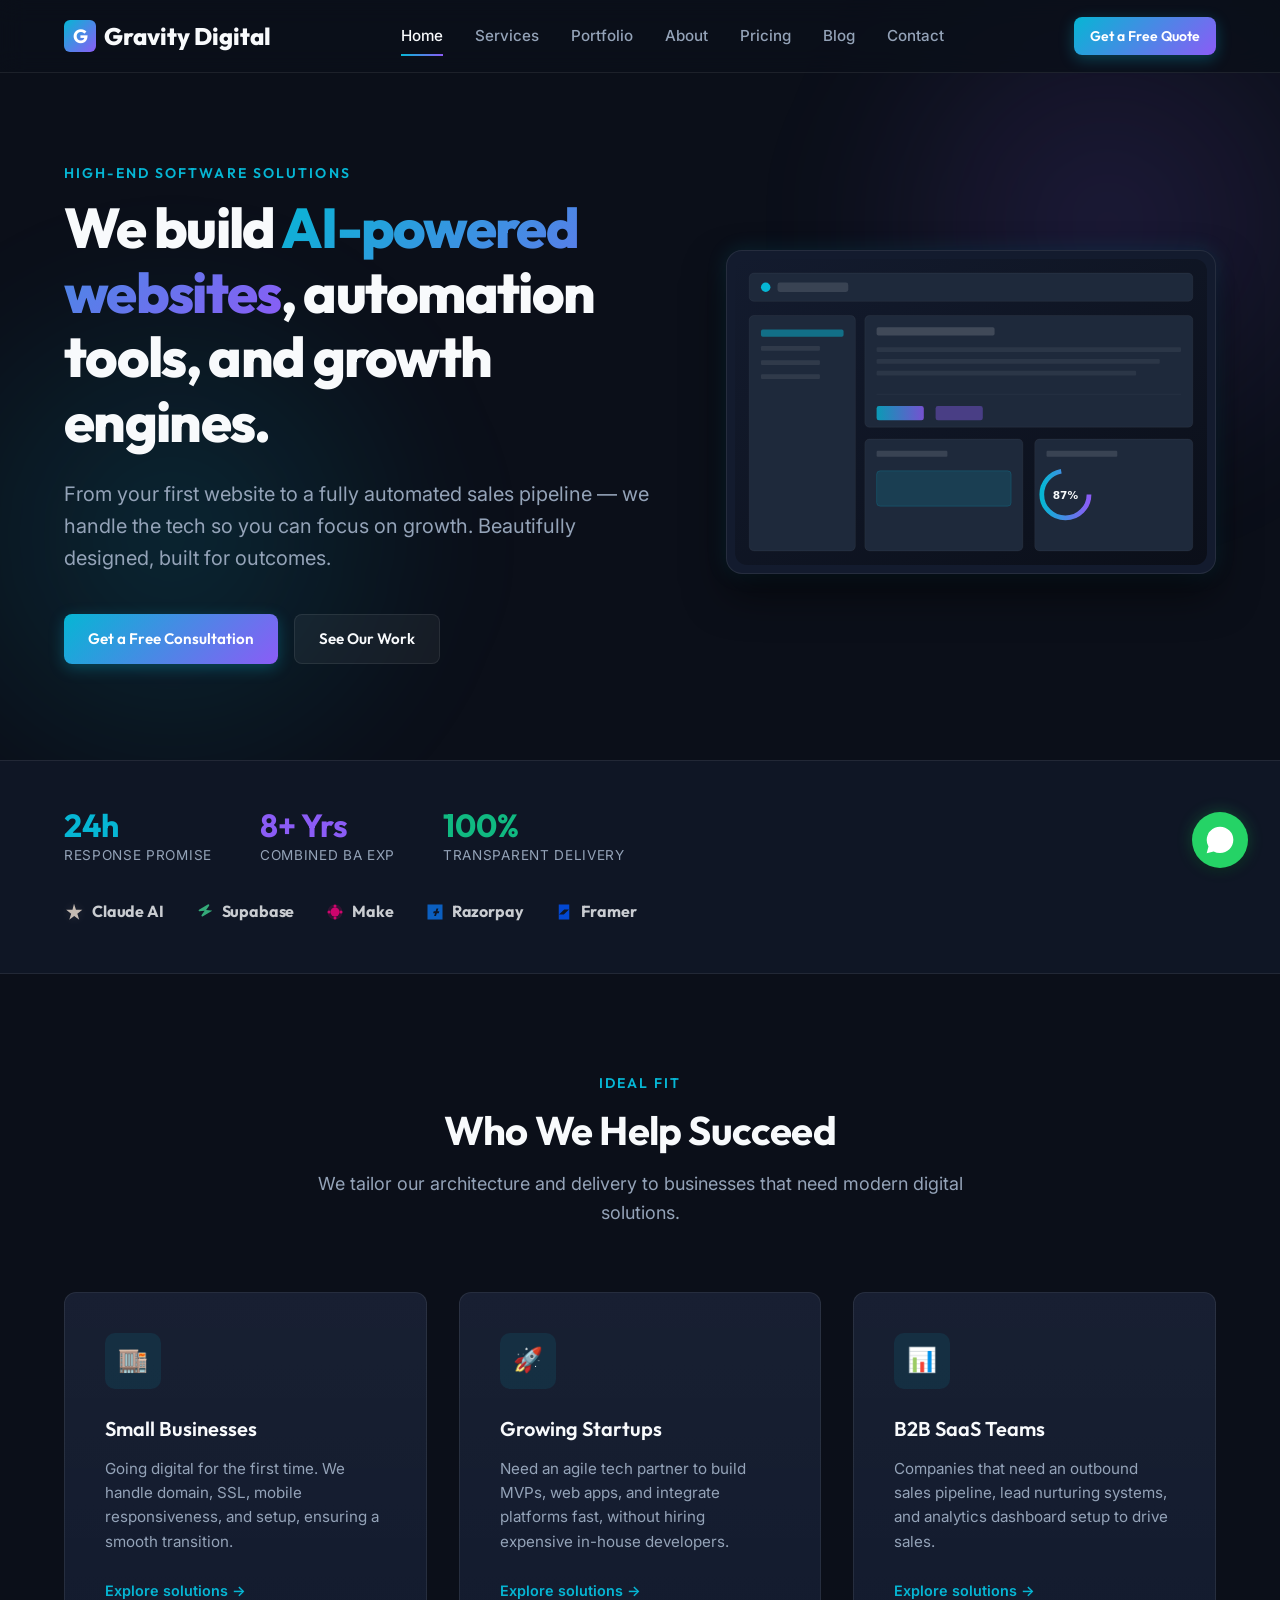
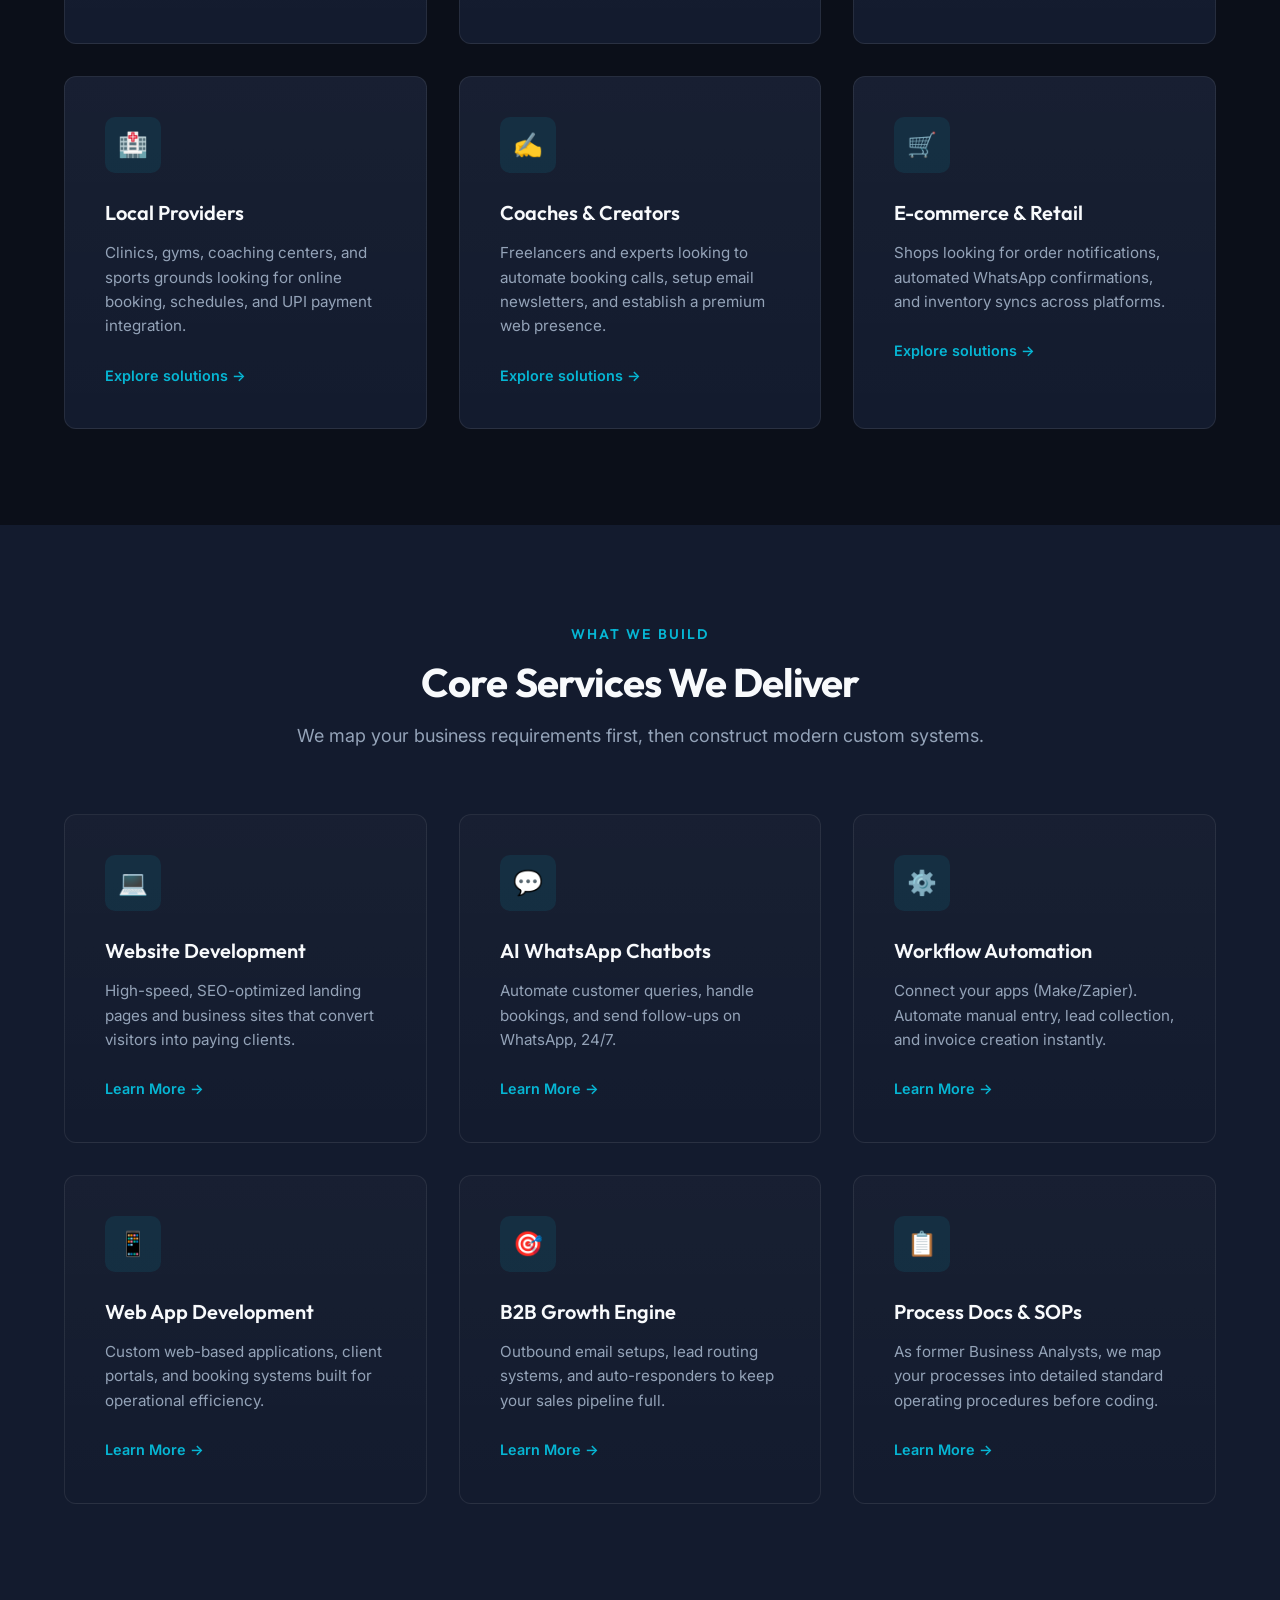
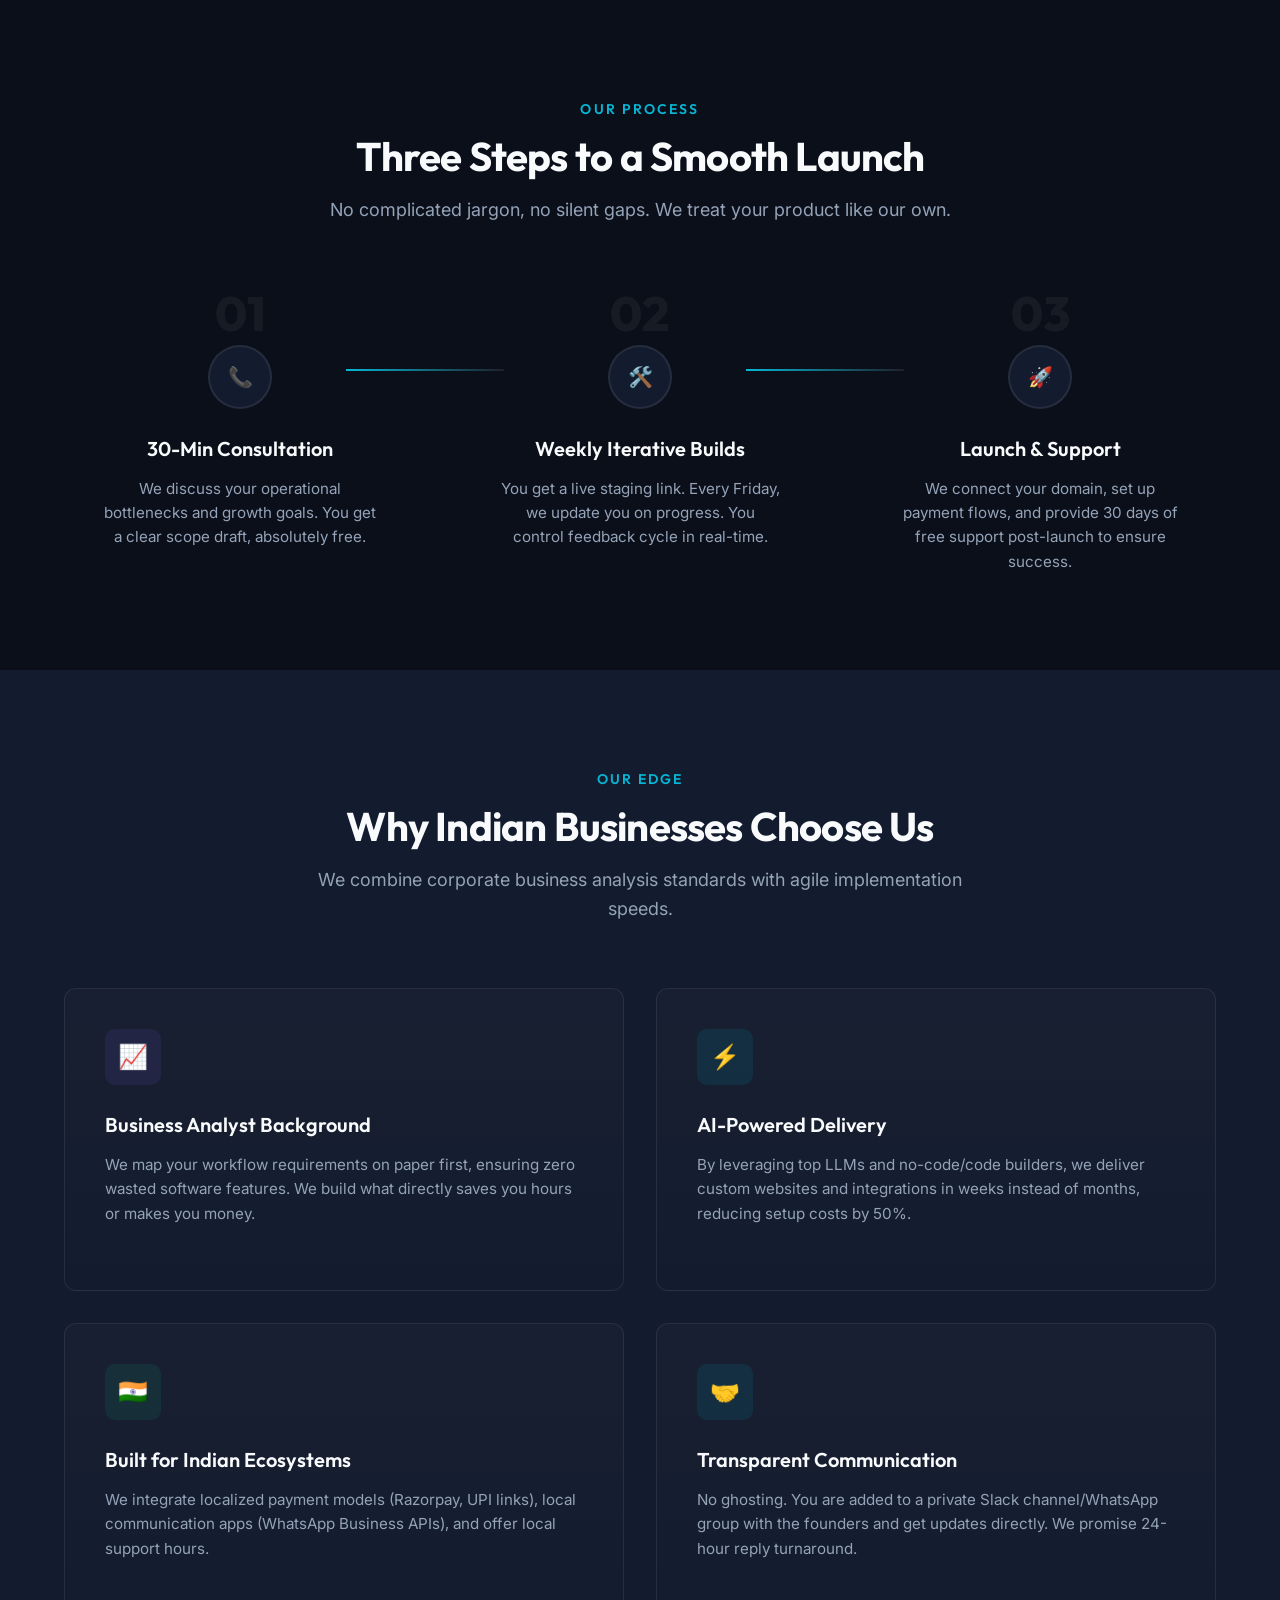
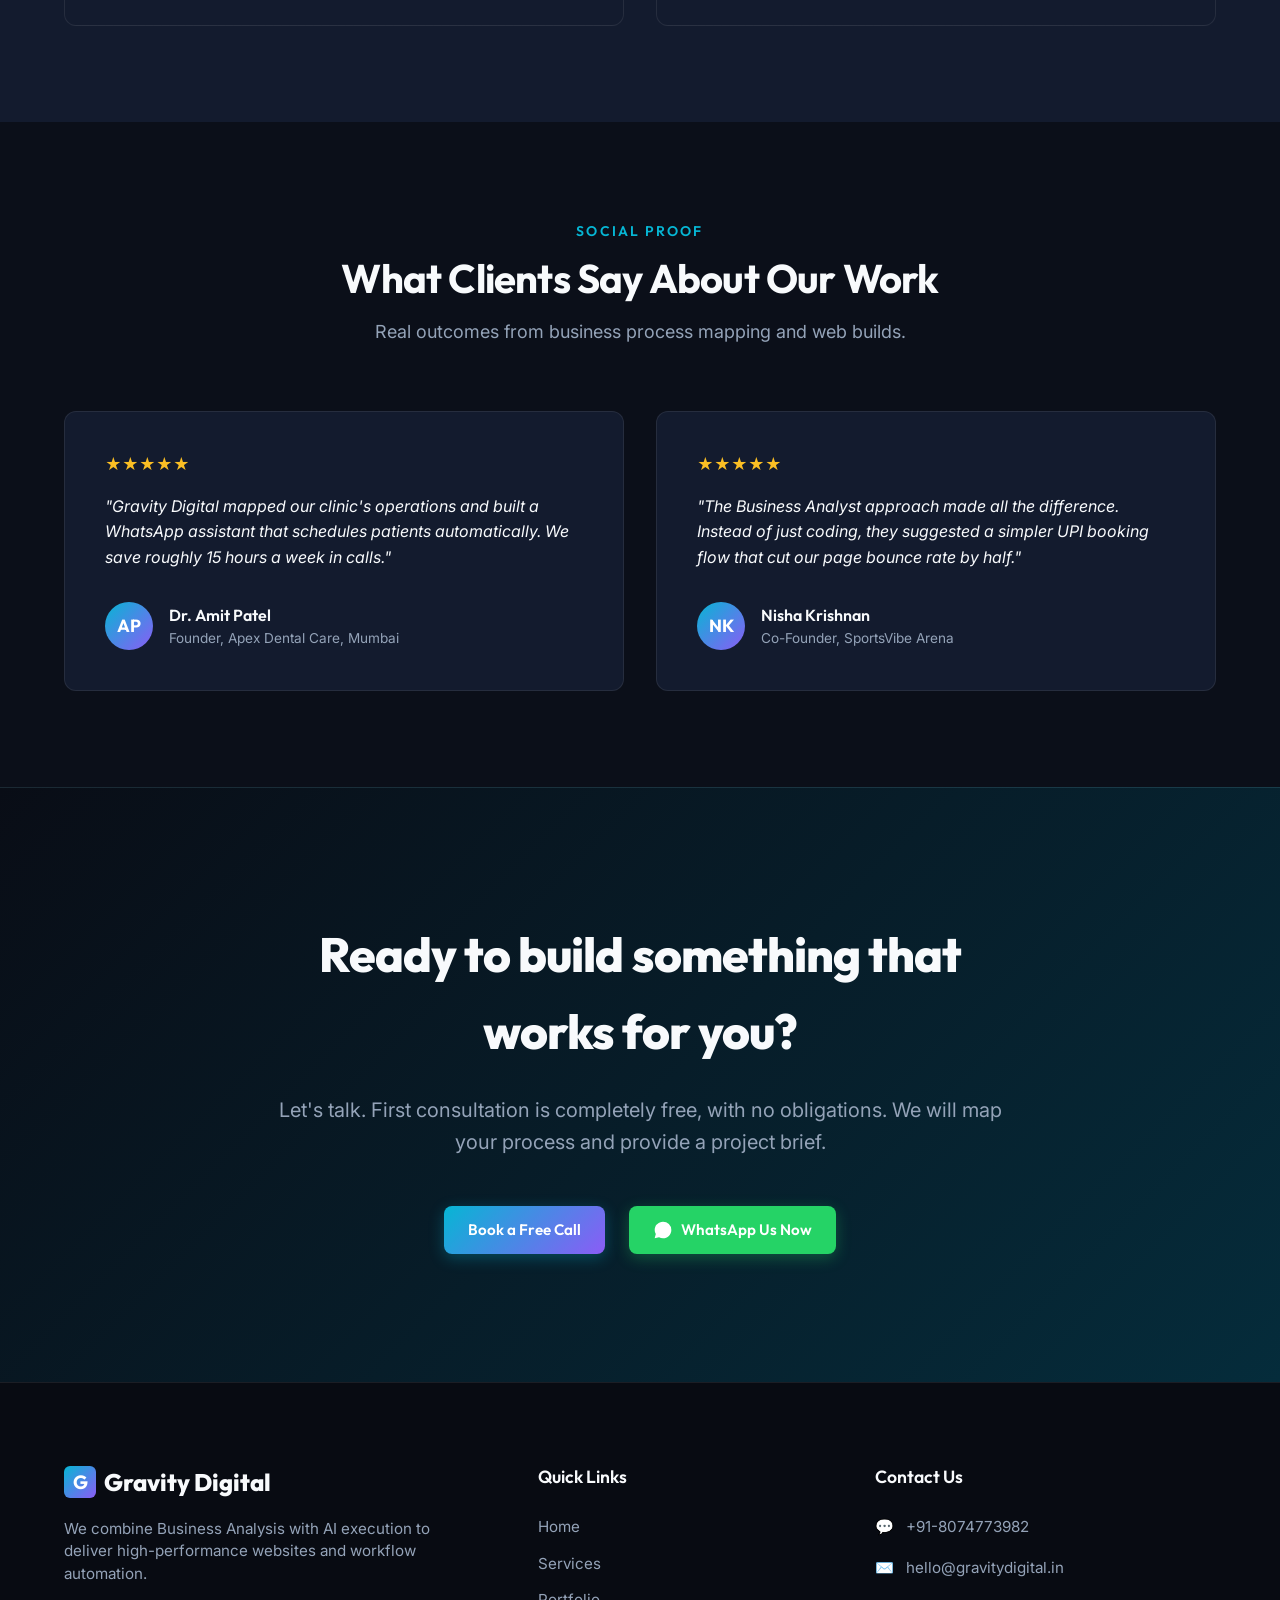
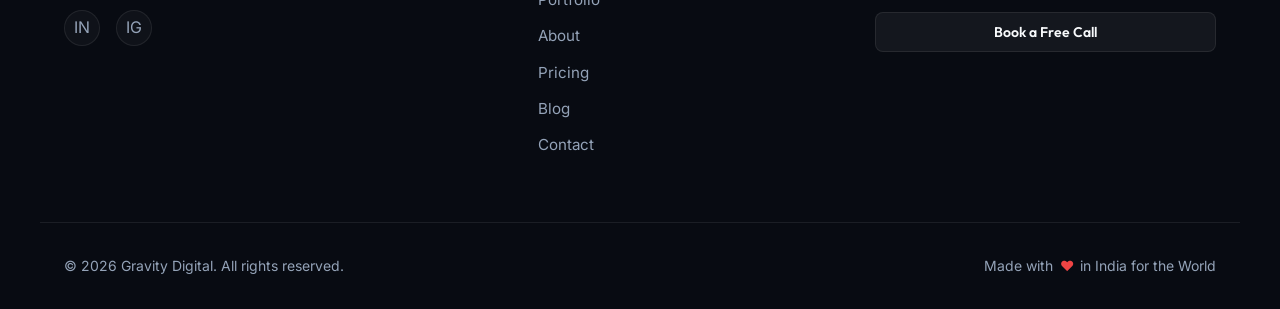
==== commit b52caf6a: "new changes" ====
--- a/index.html
+++ b/index.html
@@ -198,42 +198,42 @@
                     <div class="card-icon">💻</div>
                     <h3 class="card-title">Website Development</h3>
                     <p class="card-desc">High-speed, SEO-optimized landing pages and business sites that convert visitors into paying clients.</p>
-                    <a href="service-web-dev.html" class="card-link">Starting from ₹15k &bull; Learn More &rarr;</a>
+                    <a href="service-web-dev.html" class="card-link">Learn More &rarr;</a>
                 </div>
                 
                 <div class="card" id="service-overview-chatbot">
                     <div class="card-icon">💬</div>
                     <h3 class="card-title">AI WhatsApp Chatbots</h3>
                     <p class="card-desc">Automate customer queries, handle bookings, and send follow-ups on WhatsApp, 24/7.</p>
-                    <a href="service-chatbot.html" class="card-link">Starting from ₹12k &bull; Learn More &rarr;</a>
+                    <a href="service-chatbot.html" class="card-link">Learn More &rarr;</a>
                 </div>
                 
                 <div class="card" id="service-overview-automation">
                     <div class="card-icon">⚙️</div>
                     <h3 class="card-title">Workflow Automation</h3>
                     <p class="card-desc">Connect your apps (Make/Zapier). Automate manual entry, lead collection, and invoice creation instantly.</p>
-                    <a href="service-automation.html" class="card-link">Starting from ₹18k &bull; Learn More &rarr;</a>
+                    <a href="service-automation.html" class="card-link">Learn More &rarr;</a>
                 </div>
 
                 <div class="card" id="service-overview-app">
                     <div class="card-icon">📱</div>
                     <h3 class="card-title">Web App Development</h3>
                     <p class="card-desc">Custom web-based applications, client portals, and booking systems built for operational efficiency.</p>
-                    <a href="service-web-dev.html" class="card-link">Starting from ₹45k &bull; Learn More &rarr;</a>
+                    <a href="service-web-dev.html" class="card-link">Learn More &rarr;</a>
                 </div>
 
                 <div class="card" id="service-overview-sales">
                     <div class="card-icon">🎯</div>
                     <h3 class="card-title">B2B Growth Engine</h3>
                     <p class="card-desc">Outbound email setups, lead routing systems, and auto-responders to keep your sales pipeline full.</p>
-                    <a href="service-automation.html" class="card-link">Starting from ₹25k &bull; Learn More &rarr;</a>
+                    <a href="service-automation.html" class="card-link">Learn More &rarr;</a>
                 </div>
 
                 <div class="card" id="service-overview-docs">
                     <div class="card-icon">📋</div>
                     <h3 class="card-title">Process Docs & SOPs</h3>
                     <p class="card-desc">As former Business Analysts, we map your processes into detailed standard operating procedures before coding.</p>
-                    <a href="services.html" class="card-link">Starting from ₹10k &bull; Learn More &rarr;</a>
+                    <a href="services.html" class="card-link">Learn More &rarr;</a>
                 </div>
             </div>
         </div>
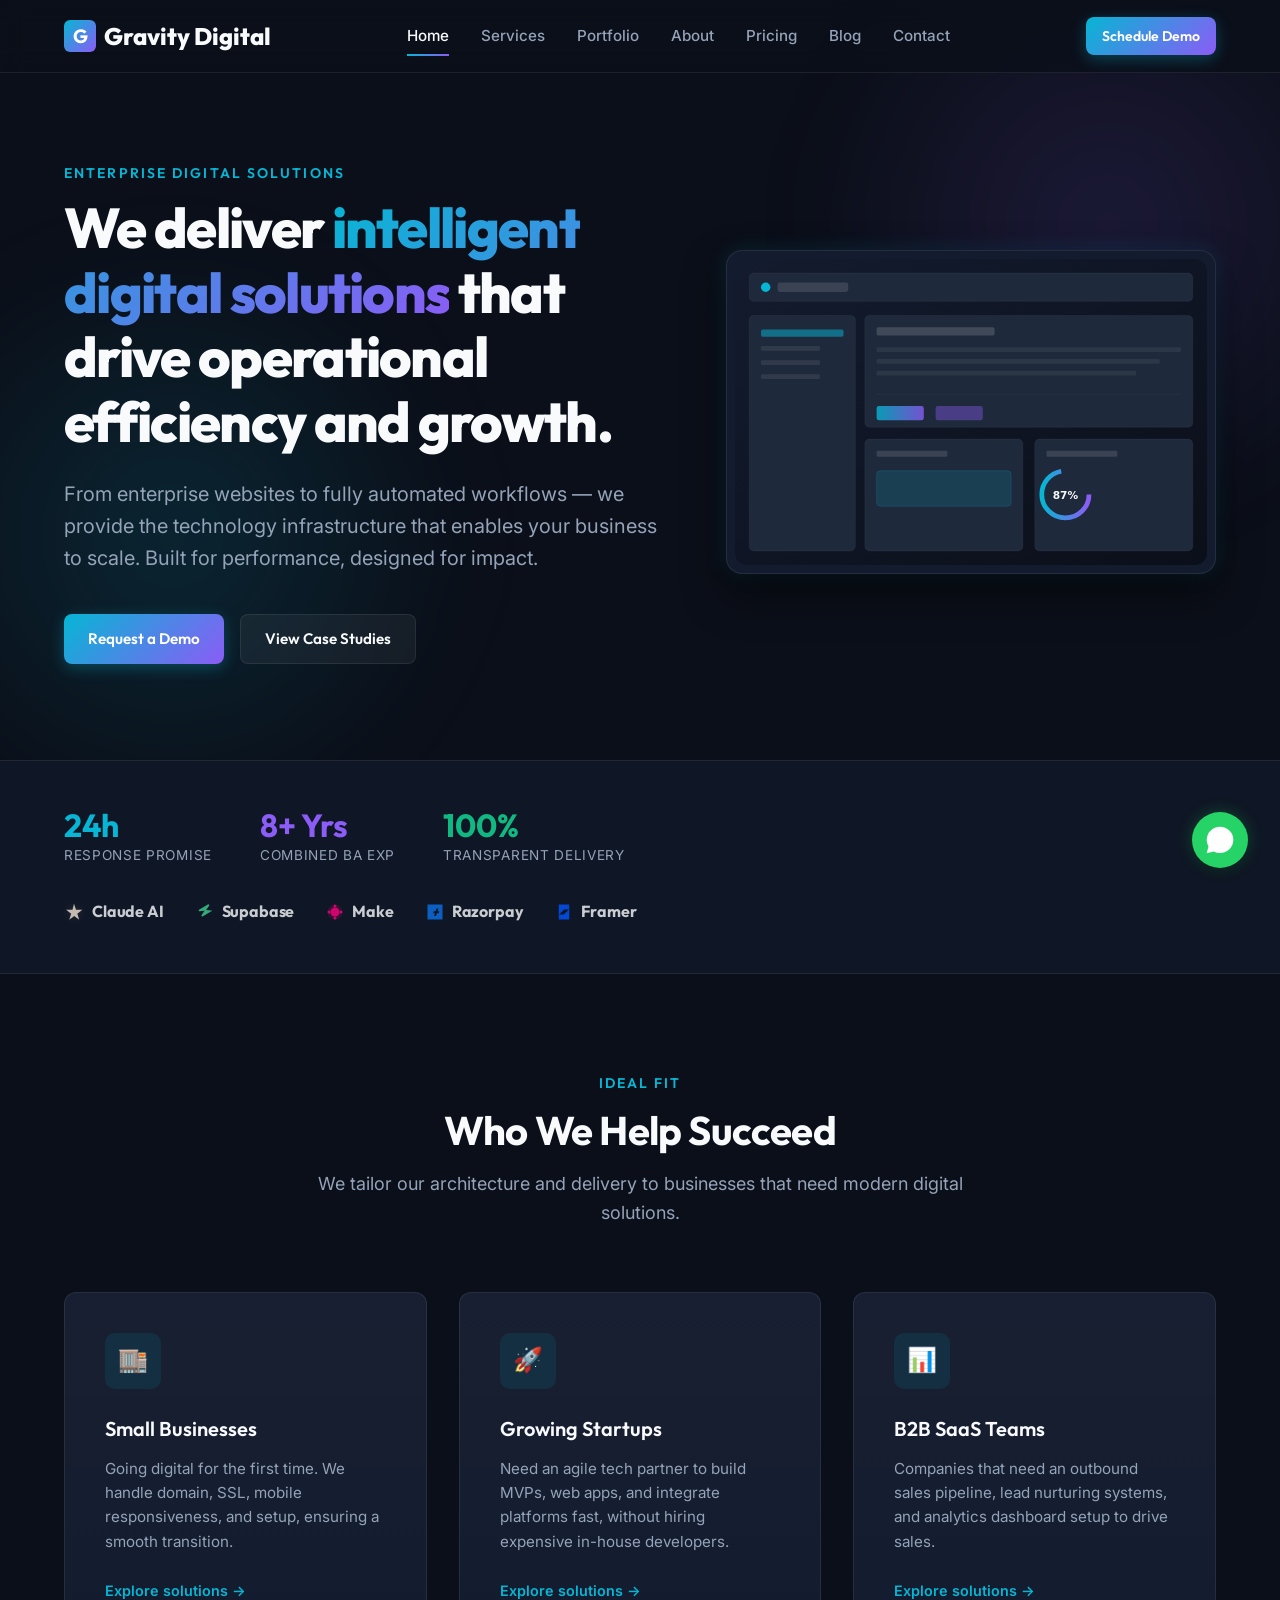
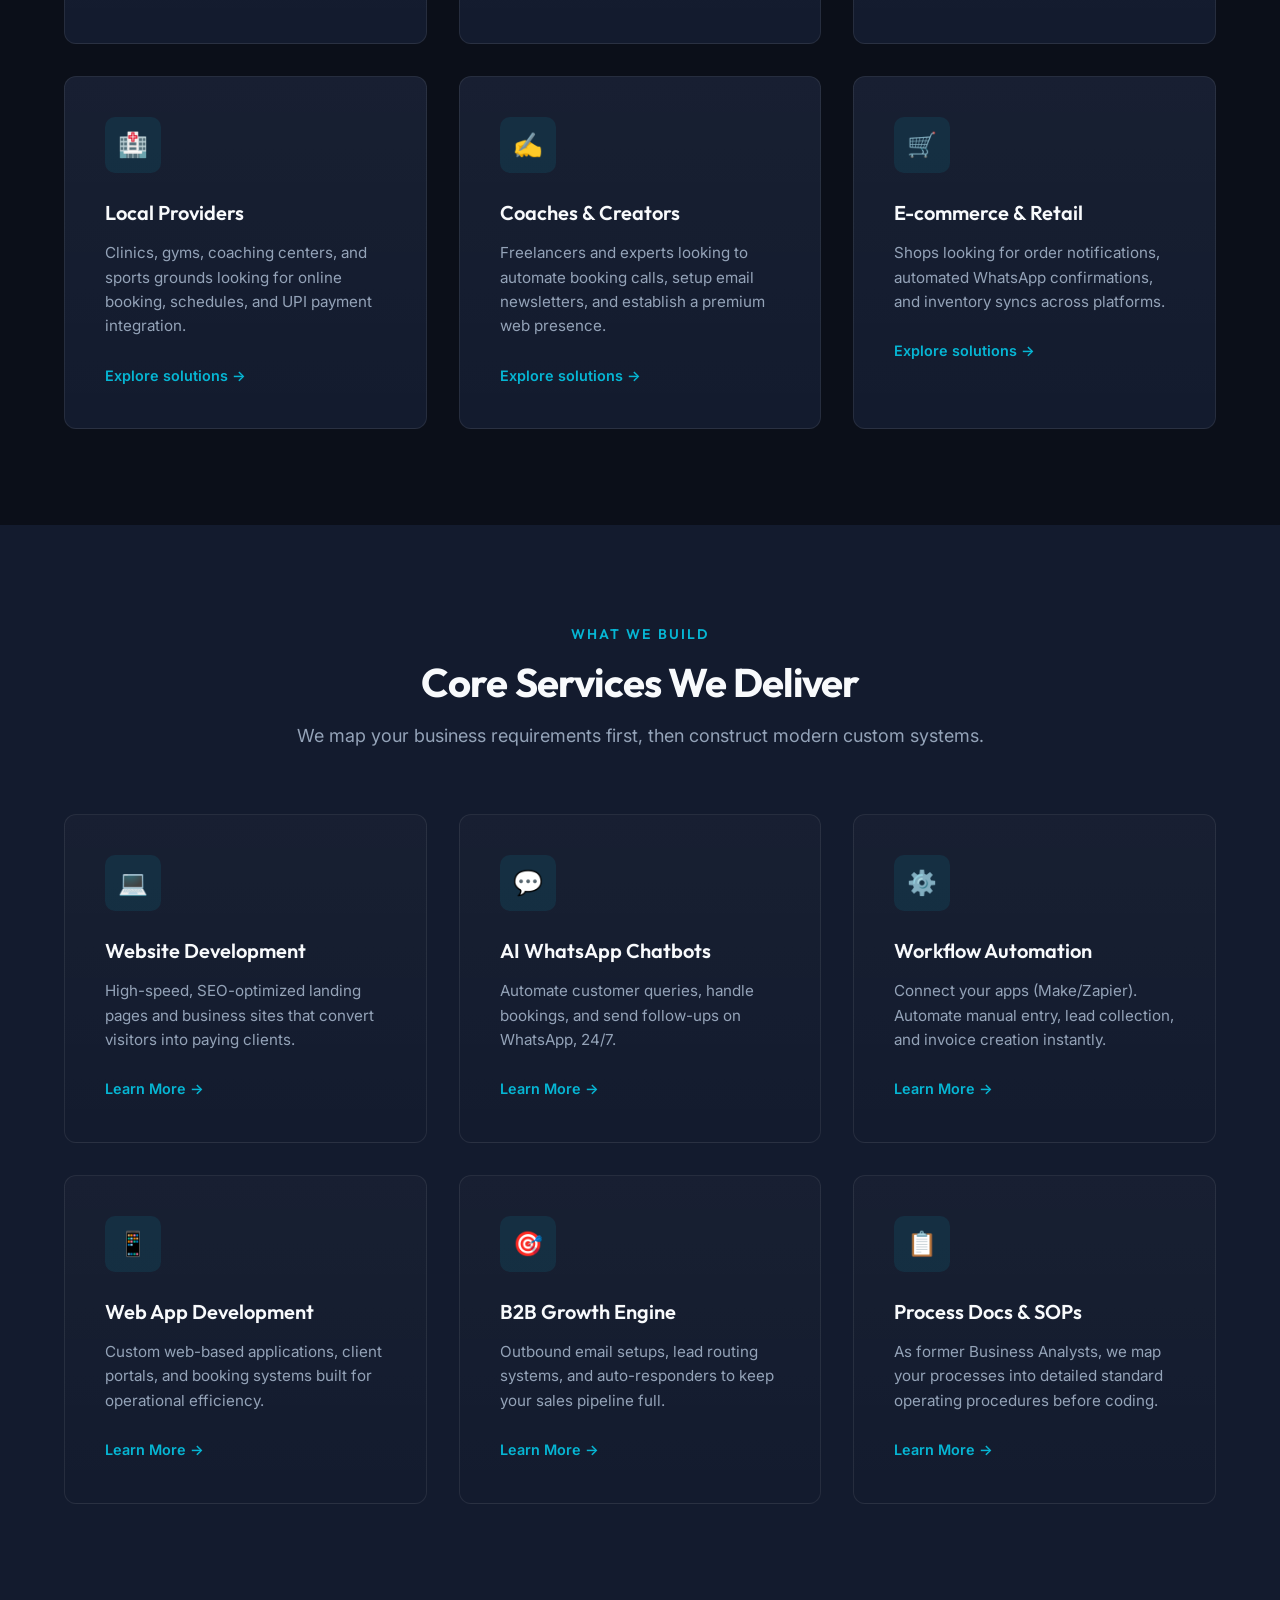
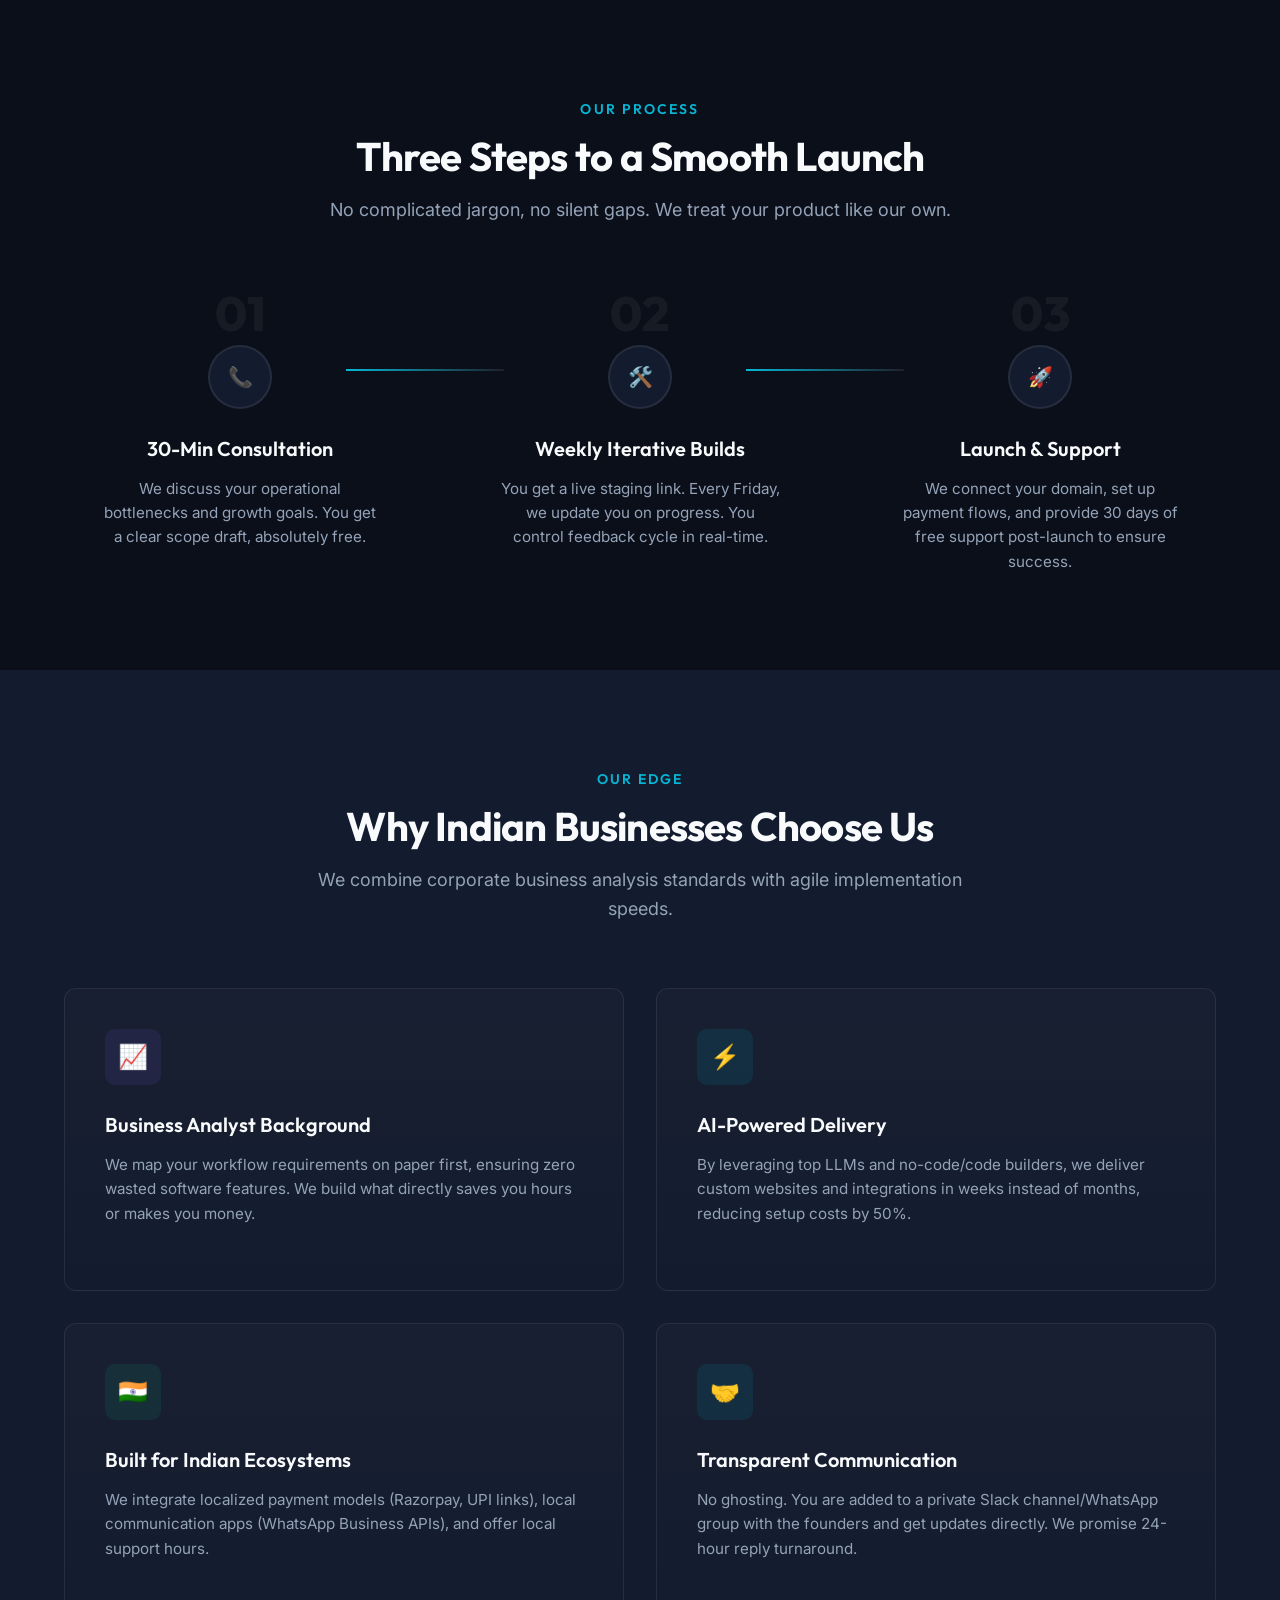
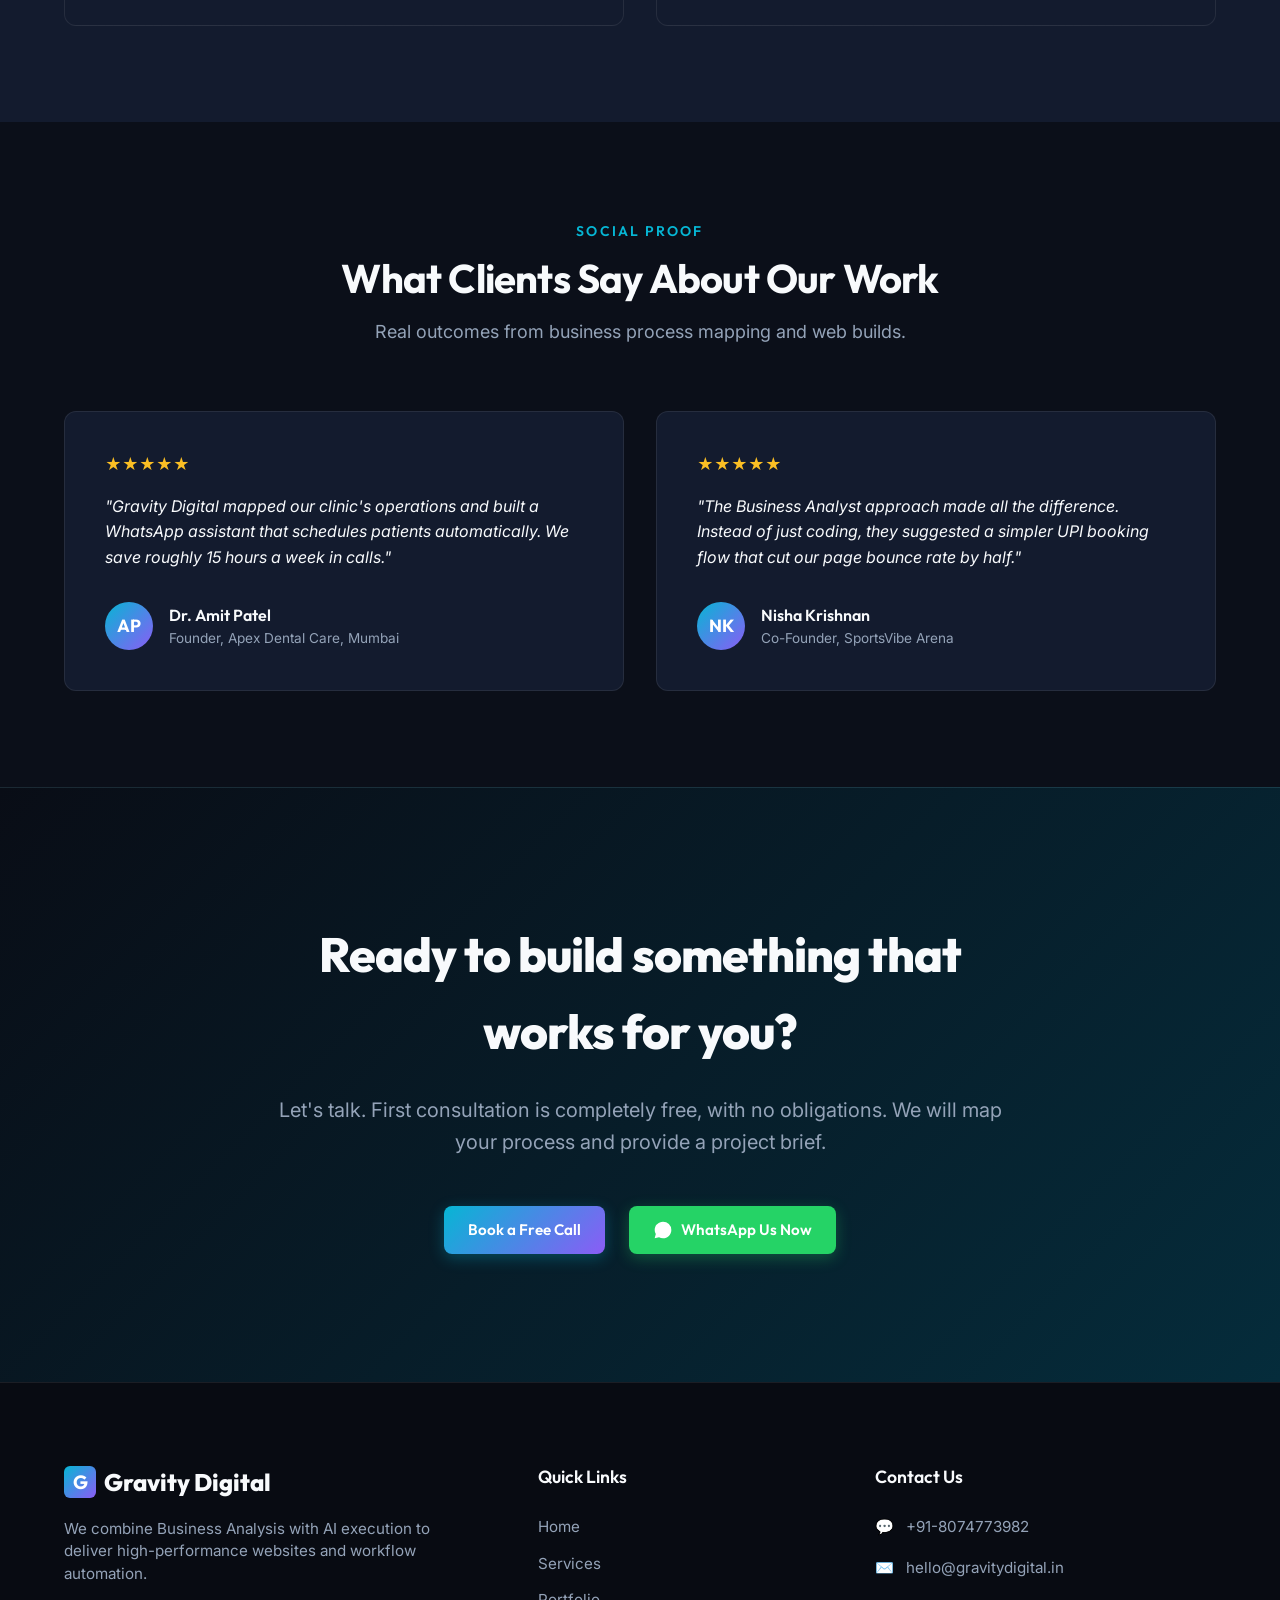
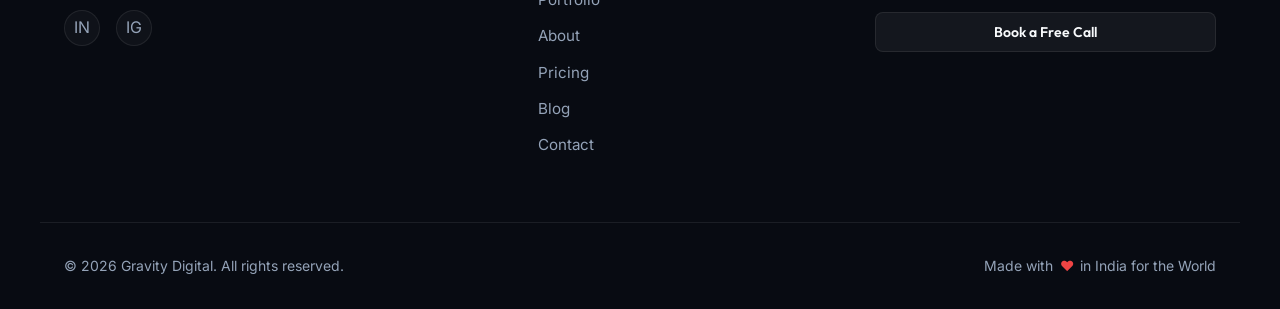
==== commit 5da79969: "Update call-to-action text and enhance service descriptions across multiple pages" ====
--- a/index.html
+++ b/index.html
@@ -46,7 +46,7 @@
             </nav>
             
             <div class="nav-actions">
-                <a href="contact.html" class="btn btn-primary btn-sm" id="nav-cta-btn">Get a Free Quote</a>
+                <a href="contact.html" class="btn btn-primary btn-sm" id="nav-cta-btn">Schedule Demo</a>
             </div>
             
             <button type="button" class="menu-toggle" id="mobile-menu-btn" aria-label="Toggle menu" aria-expanded="false">
@@ -61,16 +61,16 @@
     <section class="hero" id="hero">
         <div class="container hero-grid">
             <div class="hero-content">
-                <span class="section-tag">High-End Software Solutions</span>
+                <span class="section-tag">Enterprise Digital Solutions</span>
                 <h1 class="hero-title">
-                    We build <span class="gradient-text">AI-powered websites</span>, automation tools, and growth engines.
+                    We deliver <span class="gradient-text">intelligent digital solutions</span> that drive operational efficiency and growth.
                 </h1>
                 <p class="hero-subtitle">
-                    From your first website to a fully automated sales pipeline — we handle the tech so you can focus on growth. Beautifully designed, built for outcomes.
+                    From enterprise websites to fully automated workflows — we provide the technology infrastructure that enables your business to scale. Built for performance, designed for impact.
                 </p>
                 <div class="hero-buttons">
-                    <a href="contact.html" class="btn btn-primary" id="hero-primary-cta">Get a Free Consultation</a>
-                    <a href="portfolio.html" class="btn btn-secondary" id="hero-secondary-cta">See Our Work</a>
+                    <a href="contact.html" class="btn btn-primary" id="hero-primary-cta">Request a Demo</a>
+                    <a href="portfolio.html" class="btn btn-secondary" id="hero-secondary-cta">View Case Studies</a>
                 </div>
             </div>
             <div class="hero-visual">
